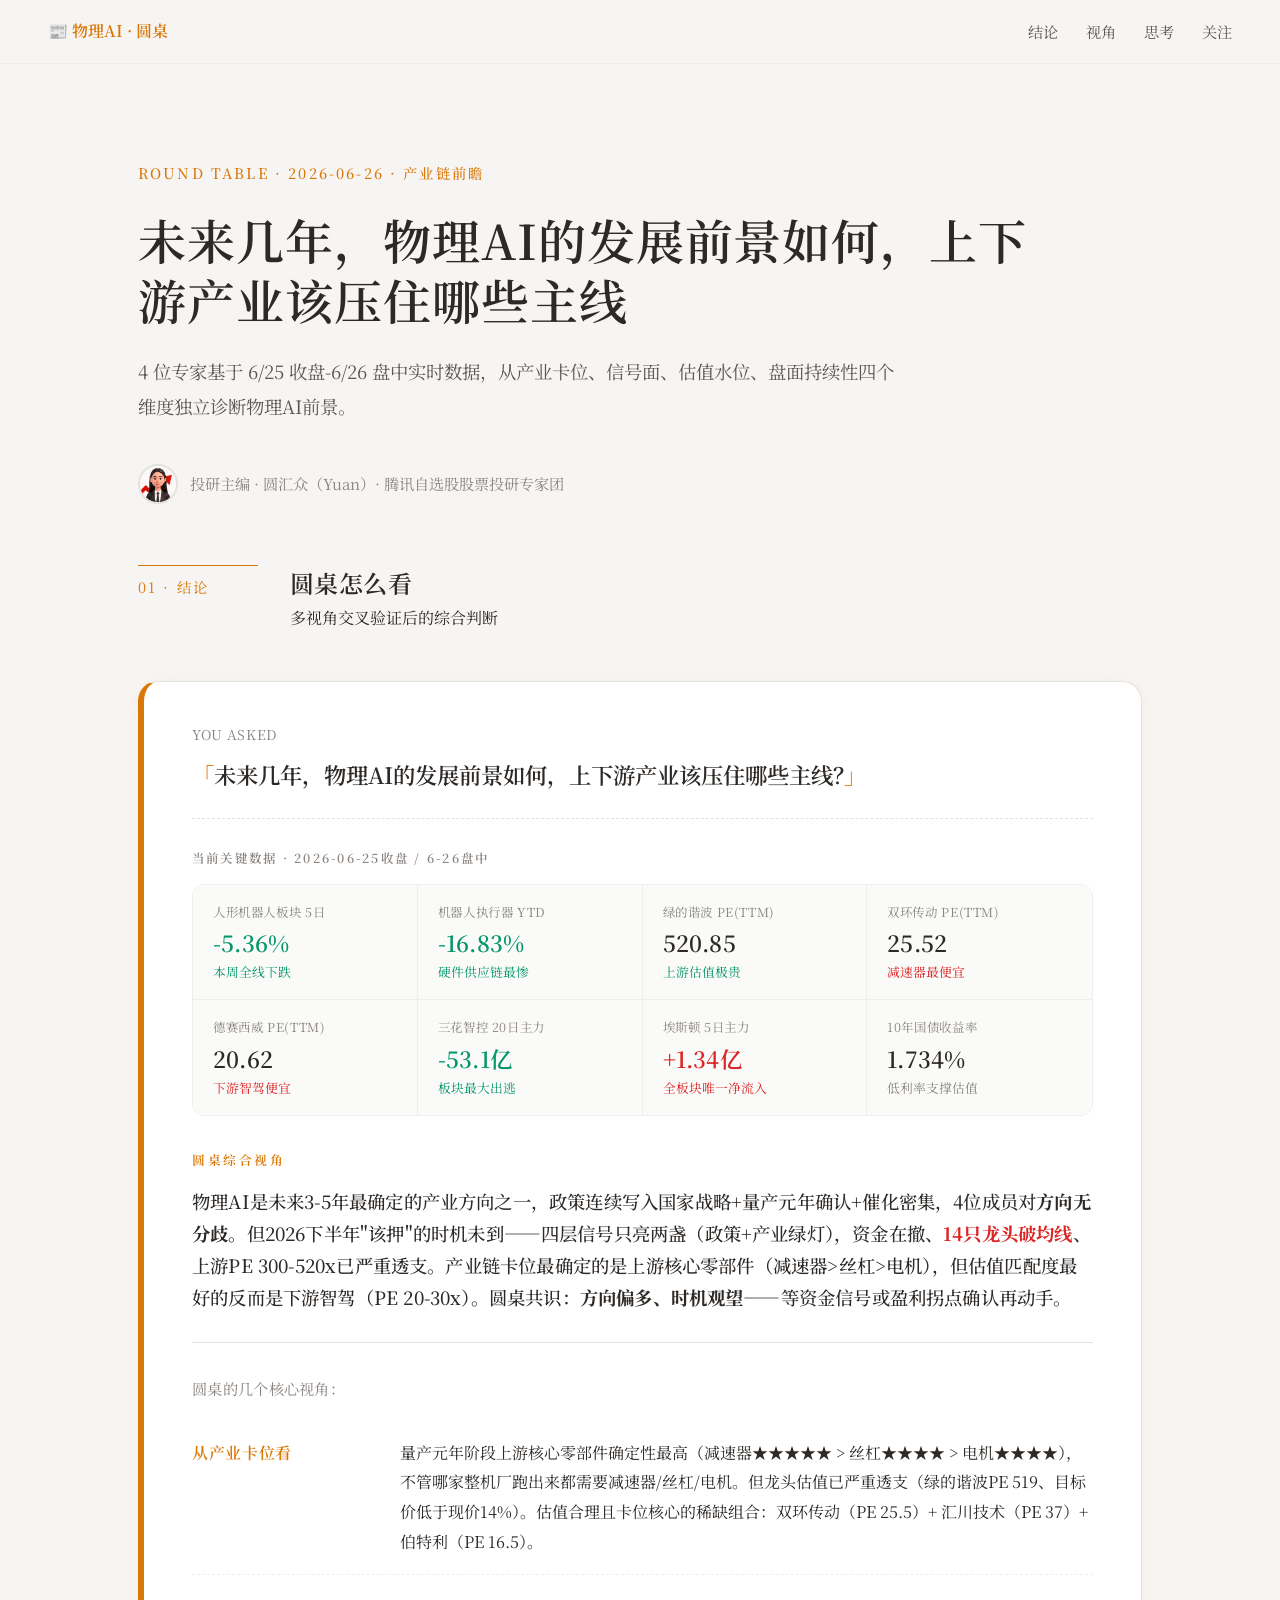
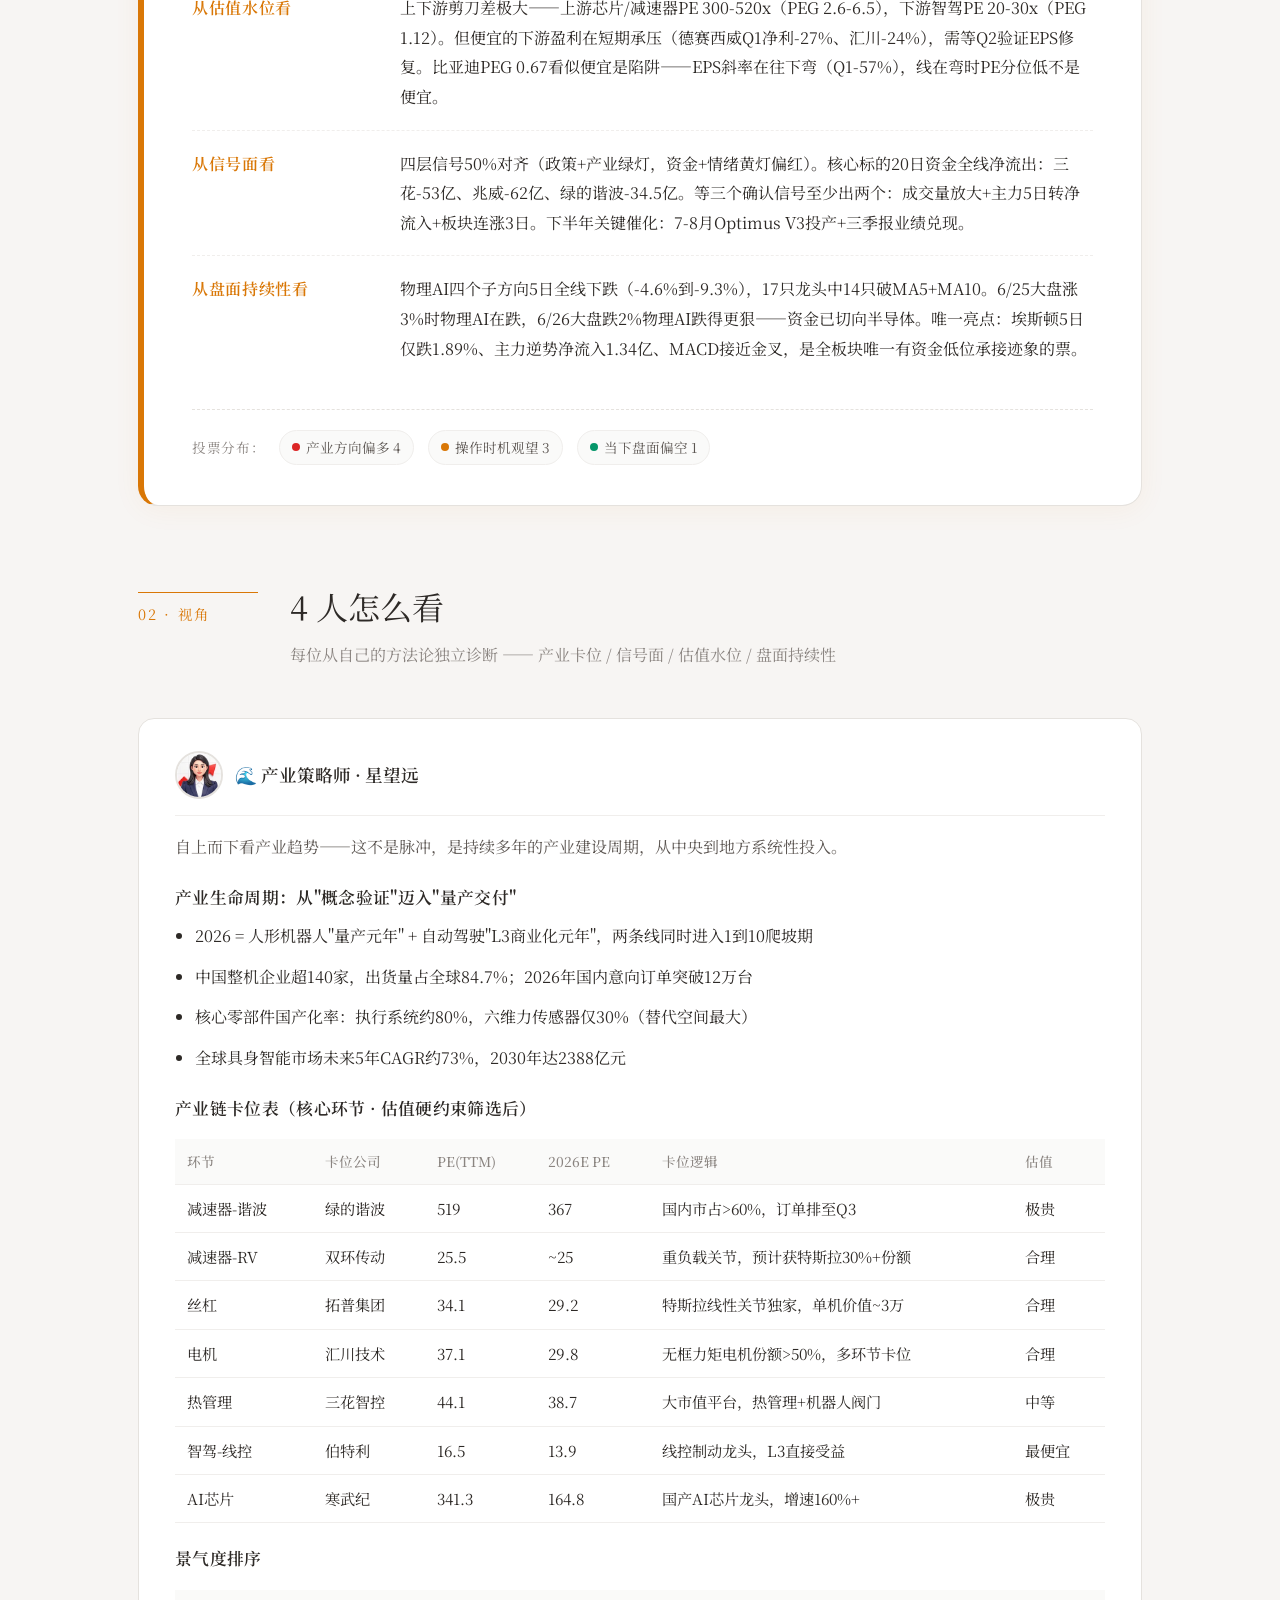
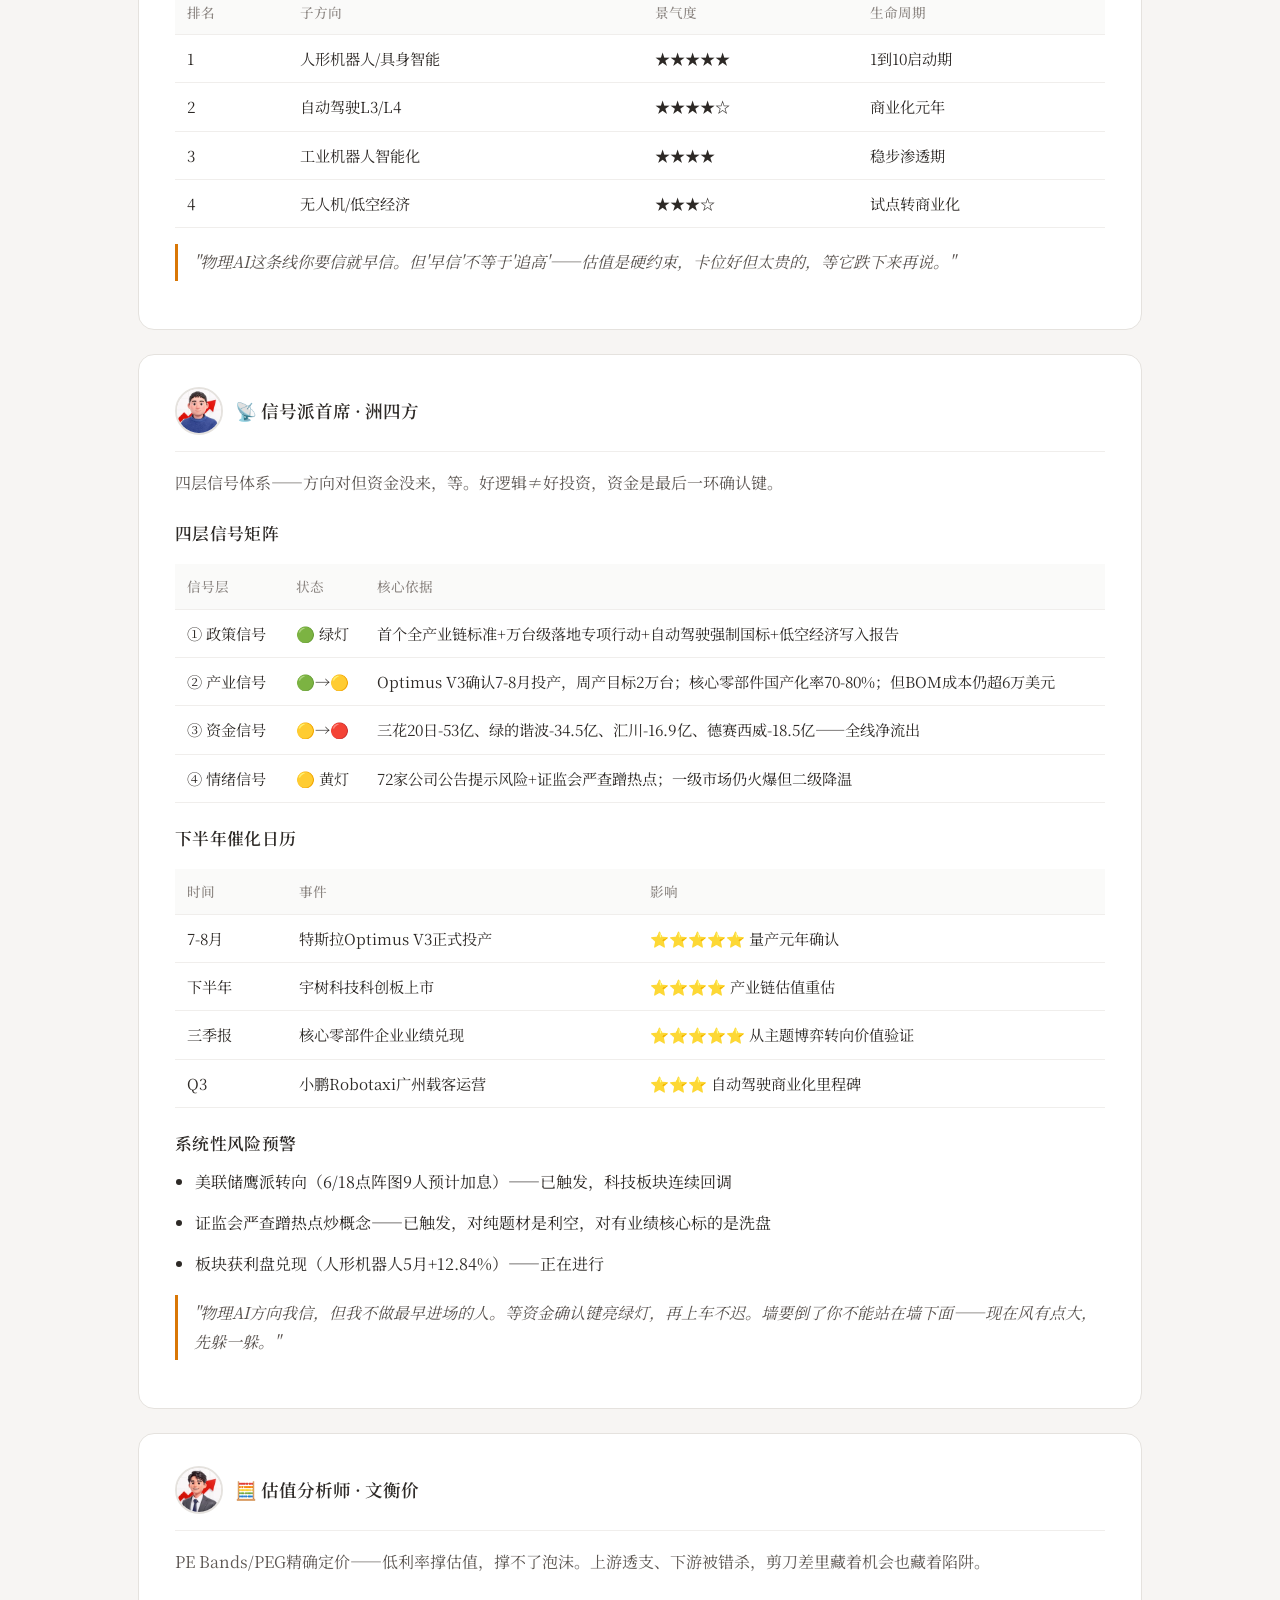
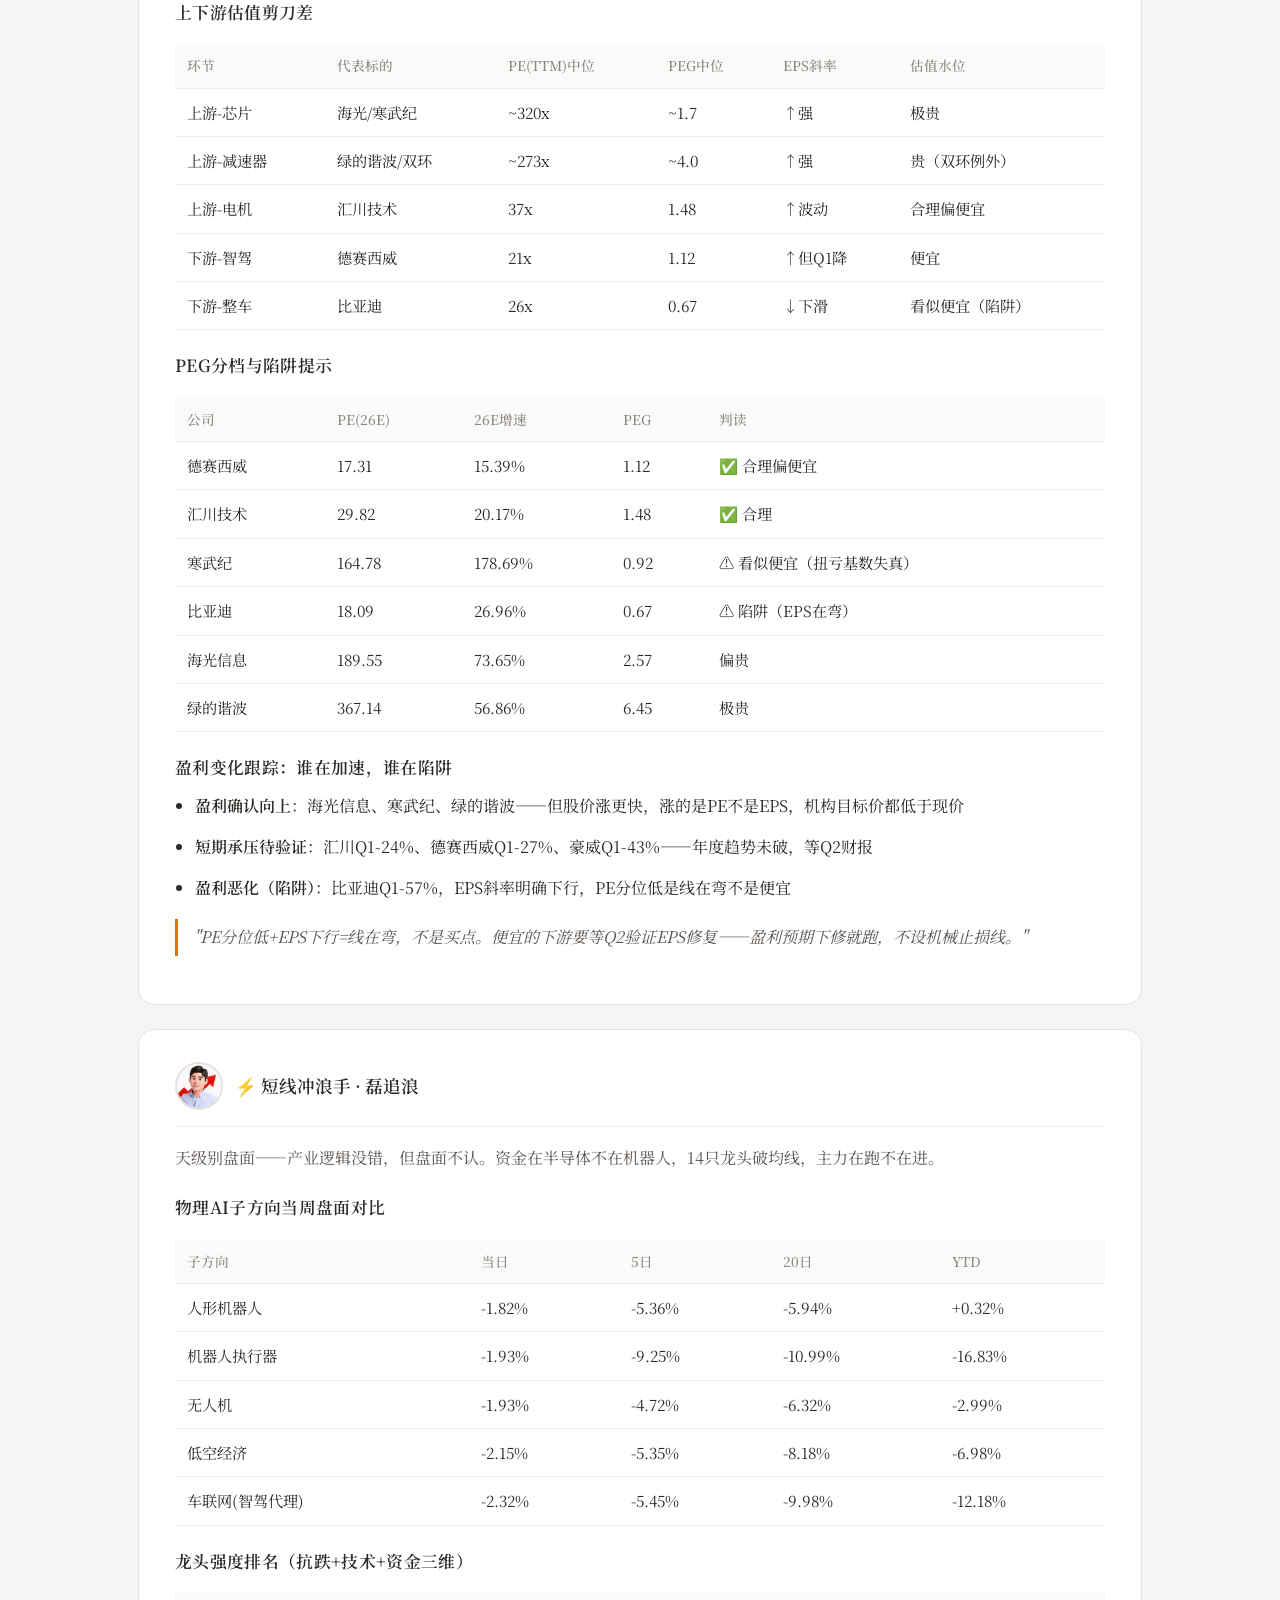
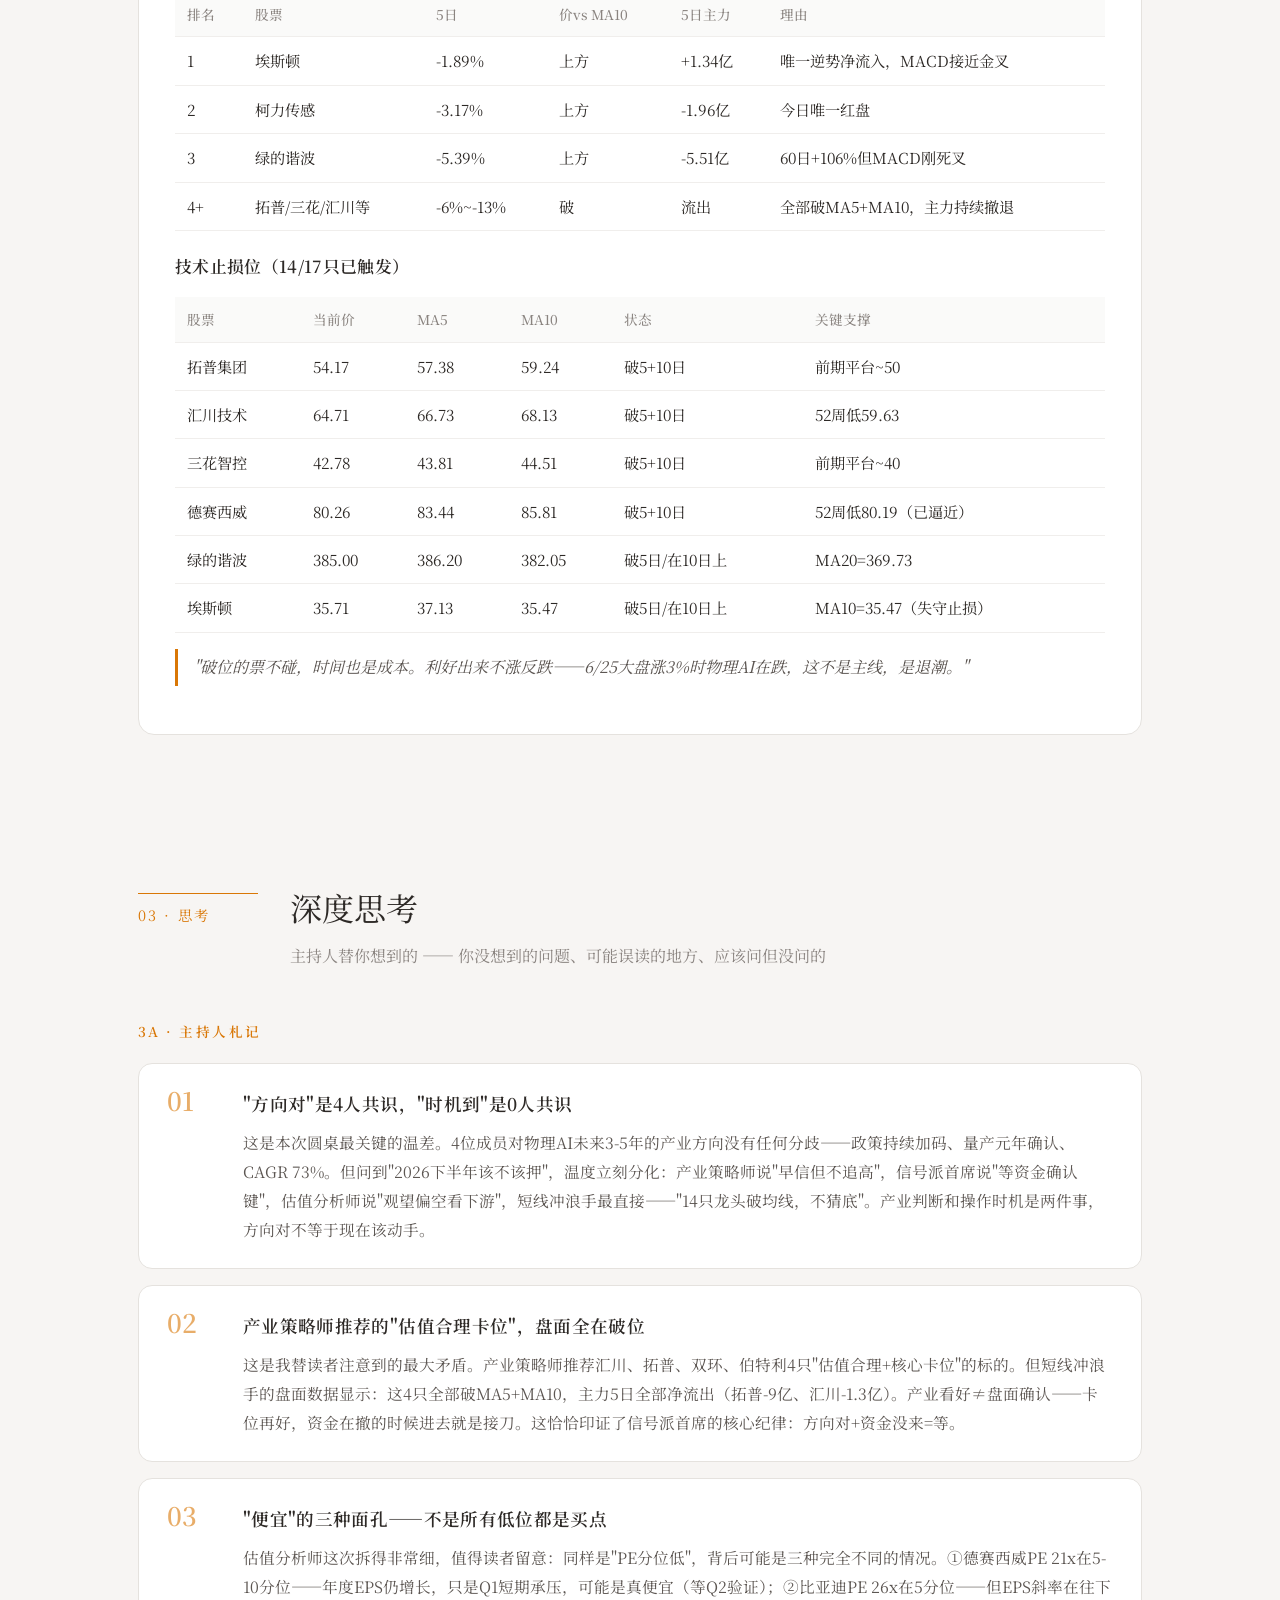
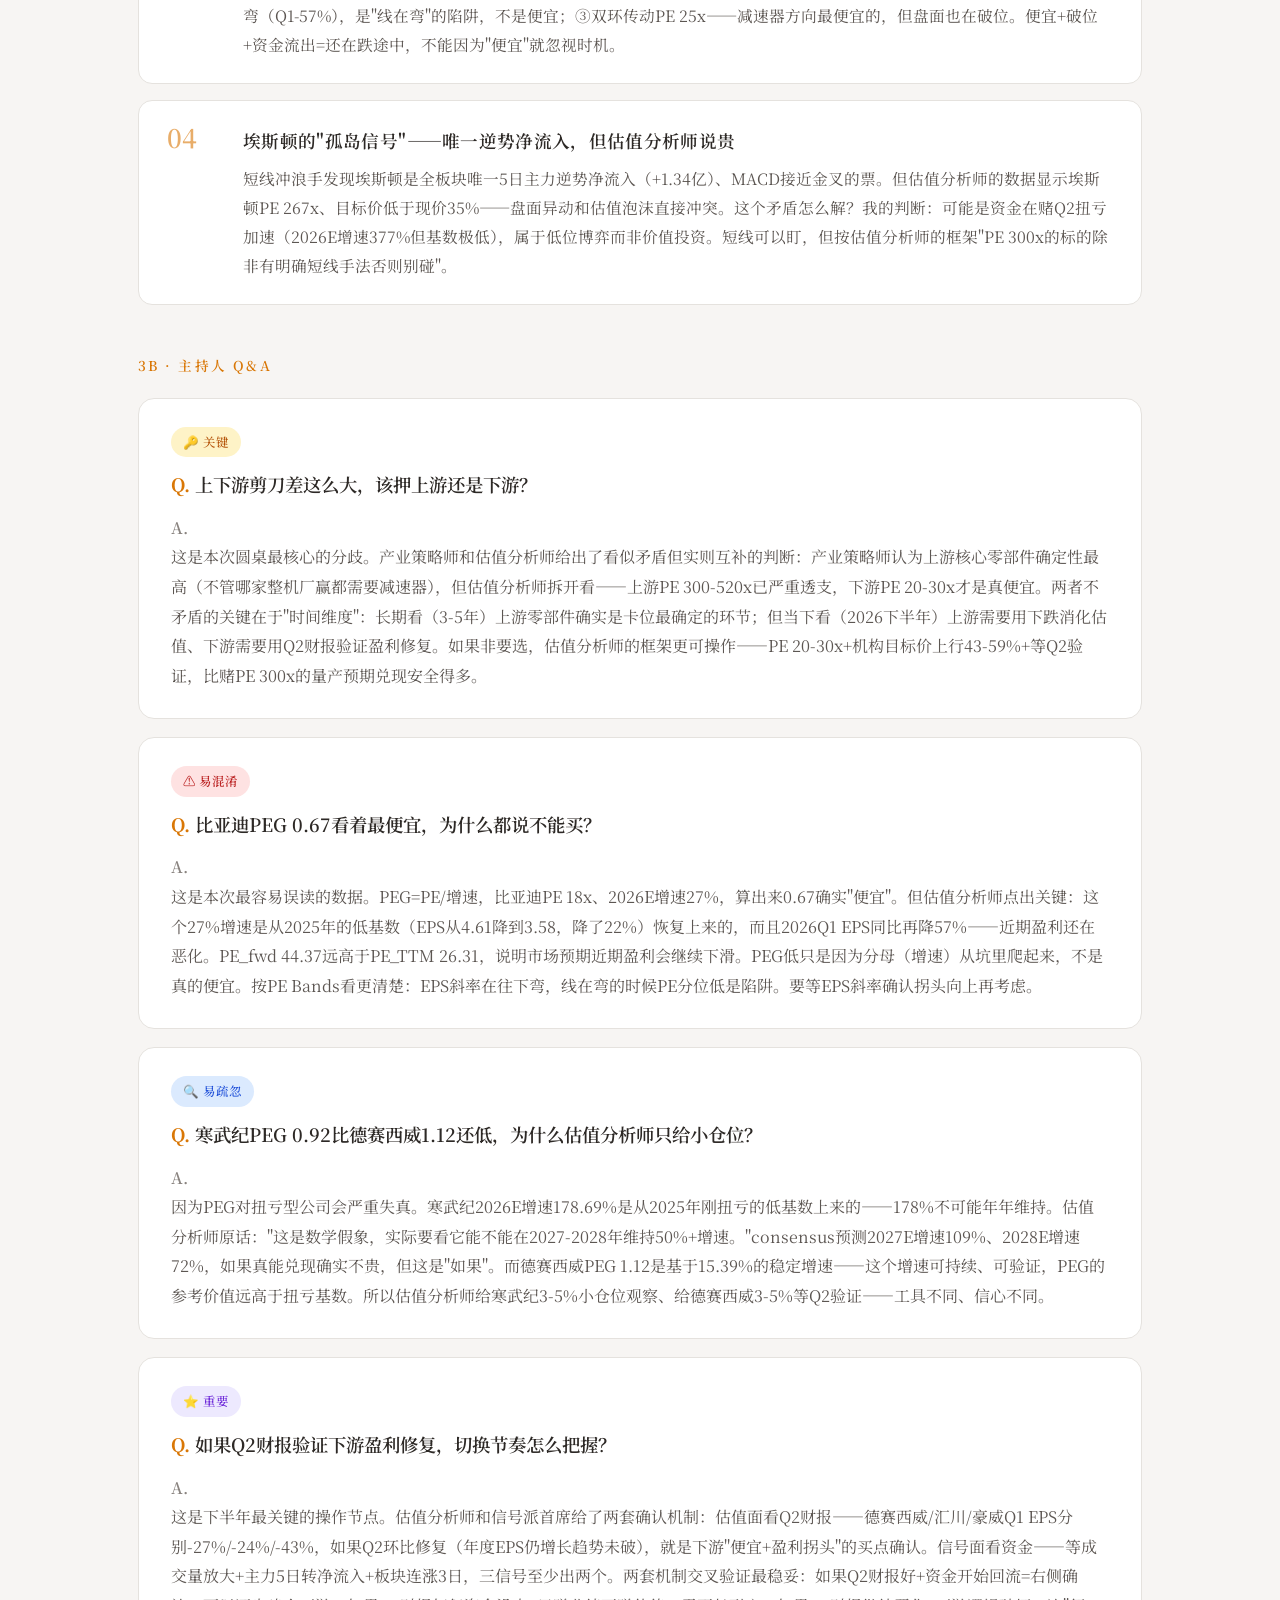
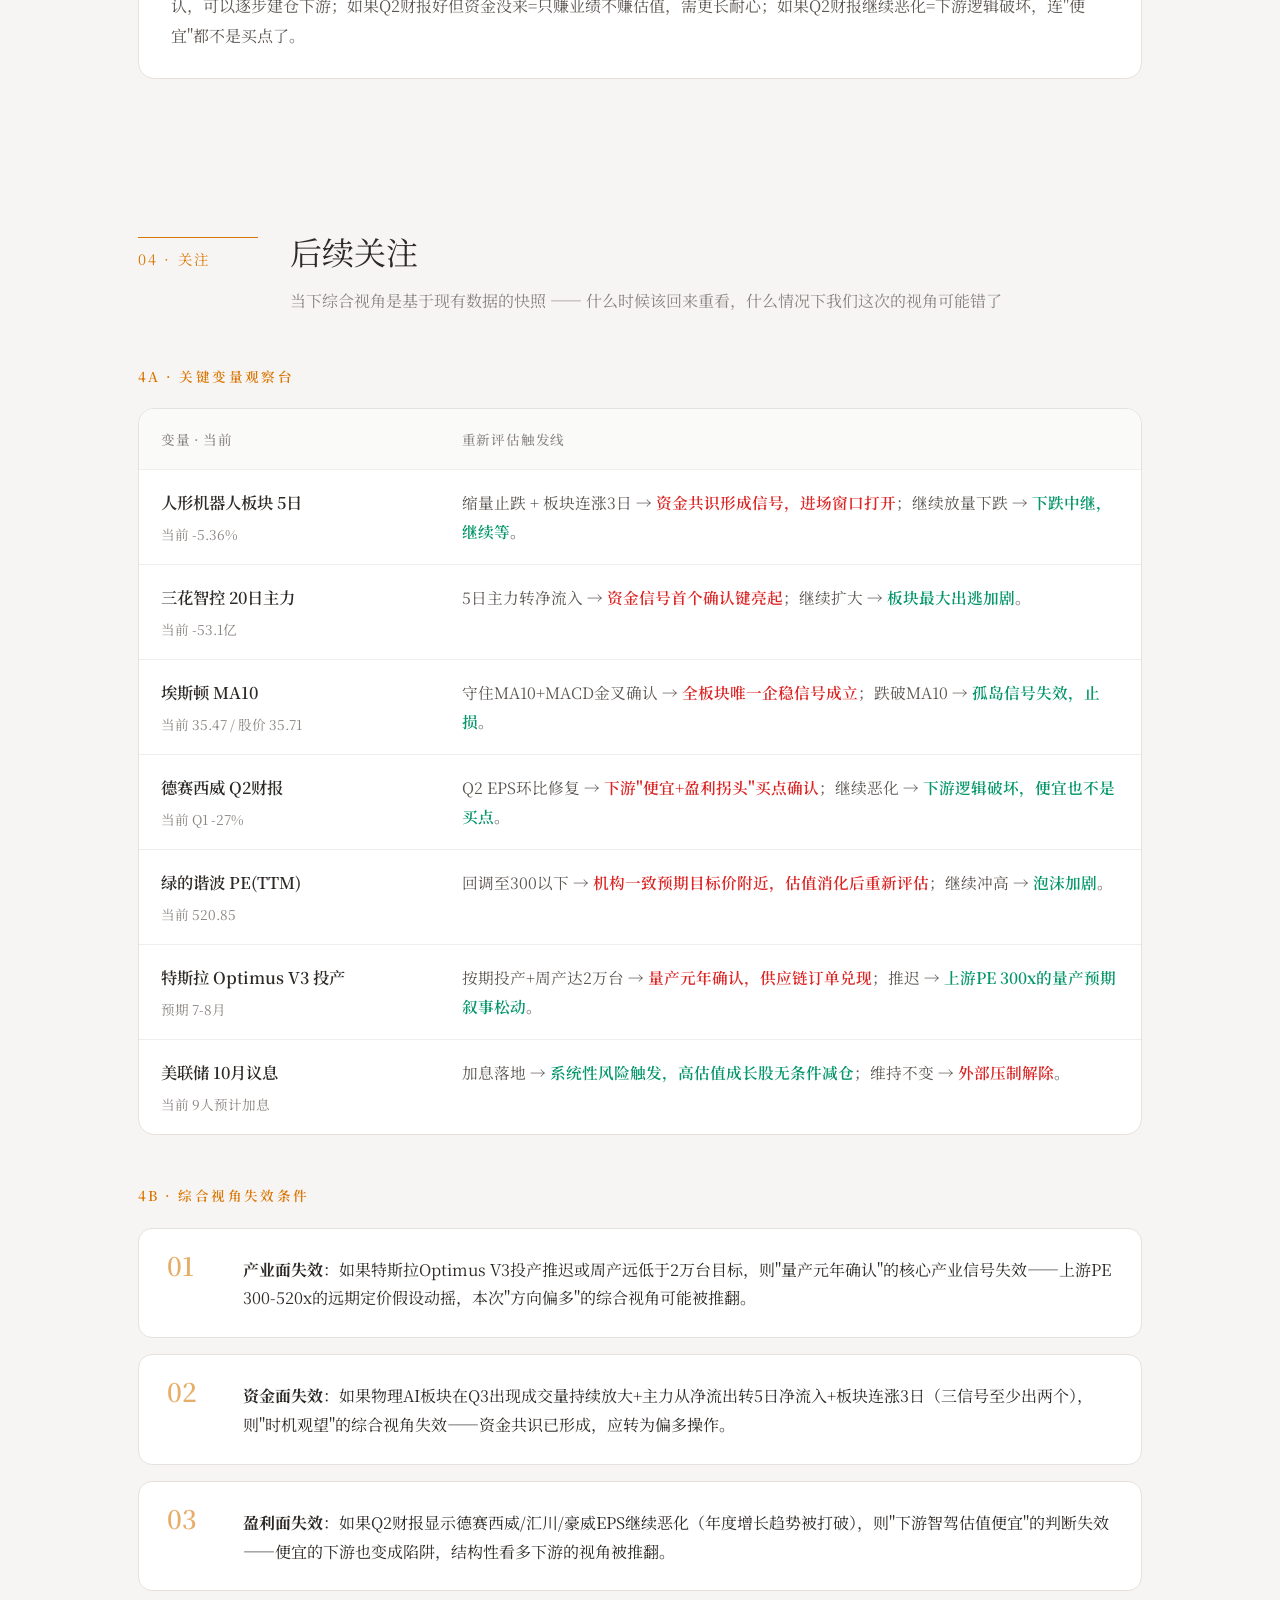
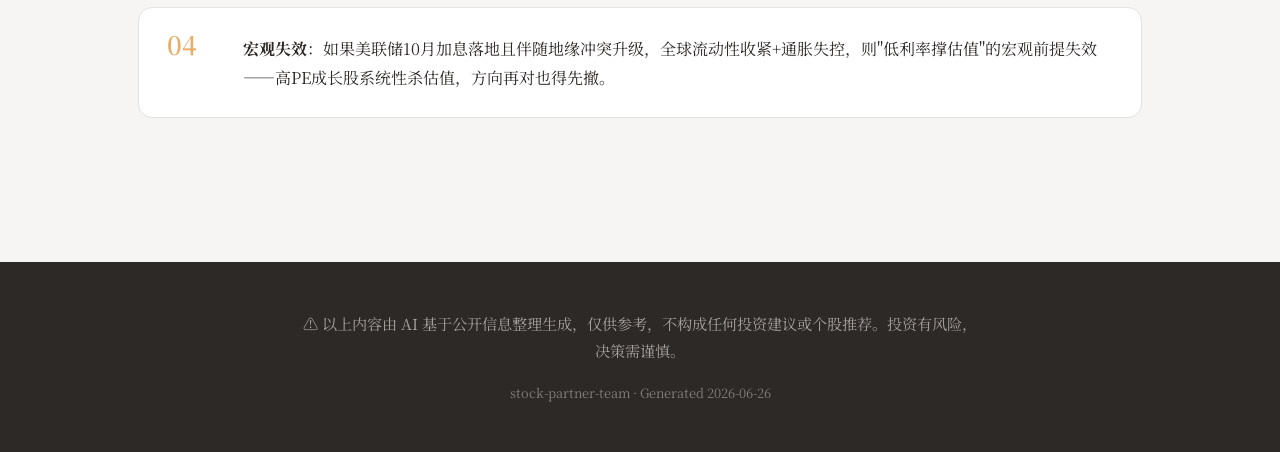
==== pages/2026-06-26-物理AI.html @ c3ceaa8a "init: 投资研究分析聚合主站 - 配置驱动：config.json 管理页面元数据（标题/分类/标签/日期/路径） - sync-pages.py 同步外部 HTML 到 pages/ - 浅色研" ====
<!DOCTYPE html>
<html lang="zh-CN">
<head>
<meta charset="UTF-8">
<meta name="viewport" content="width=device-width, initial-scale=1.0">
<title>物理AI产业前景 · 上下游主线</title>
<link href="https://fonts.googleapis.com/css2?family=Noto+Serif+SC:wght@400;500;600;700&display=swap" rel="stylesheet">
<style>
:root {
  --bg-primary: #F7F5F3; --bg-secondary: #FFFFFF; --bg-card: #FFFFFF;
  --bg-elevated: #FAFAF9; --bg-warm: #F5F2EE; --bg-dark: #2D2926;
  --text-primary: #2D2926; --text-secondary: #5C5652;
  --text-muted: #8A8480; --text-light: #A8A29E;
  --accent: #D97706; --accent-light: #FEF3C7; --accent-hover: #B45309;
  --border: #E5E2DE; --border-light: #F0EEEC;
  --red: #DC2626; --green: #059669; --gold: #D97706; --blue: #2563EB;
}
* { box-sizing: border-box; margin: 0; padding: 0; }
body {
  font-family: 'Noto Serif SC', 'Source Han Serif SC', 'Songti SC', Georgia, serif;
  background: var(--bg-primary); color: var(--text-primary);
  line-height: 1.8; font-size: 16px; -webkit-font-smoothing: antialiased;
}
h1, h2, h3, h4 { font-family: inherit; font-weight: 600; letter-spacing: 0.02em; }
a { color: var(--accent); text-decoration: none; }
a:hover { color: var(--accent-hover); }

.container { max-width: 1100px; margin: 0 auto; padding: 0 48px; }
.prose { max-width: 760px; margin: 0 auto; }
.prose p { font-size: 1.05rem; line-height: 1.9; margin-bottom: 20px; color: var(--text-primary); }
.section-head { max-width: 1100px; display: grid; grid-template-columns: 120px 1fr; gap: 32px; align-items: baseline; margin: 0 auto 48px; padding: 0 48px; }
.section-num { font-size: 0.9rem; color: var(--accent); letter-spacing: 0.15em; border-top: 1px solid var(--accent); padding-top: 8px; }
.section-title { font-size: 2rem; }
.section-lede { color: var(--text-muted); margin-top: 6px; font-size: 1rem; }
section { padding: 72px 0; }

/* ===== Nav ===== */
nav { position: sticky; top: 0; z-index: 100; height: 64px; display: flex; align-items: center; justify-content: space-between; padding: 0 48px; background: rgba(247,245,243,0.85); backdrop-filter: blur(12px); border-bottom: 1px solid var(--border-light); }
.nav-logo { font-weight: 600; font-size: 1rem; }
.nav-links { display: flex; gap: 28px; }
.nav-links a { color: var(--text-secondary); font-size: 0.95rem; }
.nav-links a:hover { color: var(--accent); }

/* ===== Hero ===== */
.hero { max-width: 1100px; margin: 0 auto; padding: 96px 48px 48px; }
.kicker { color: var(--accent); font-size: 0.9rem; letter-spacing: 0.15em; font-weight: 500; margin-bottom: 24px; }
.hero h1 { font-size: 3rem; line-height: 1.25; margin-bottom: 24px; max-width: 900px; }
.hero-dek { max-width: 760px; font-size: 1.15rem; color: var(--text-secondary); line-height: 1.9; margin-bottom: 40px; }
.host { display: inline-flex; align-items: center; gap: 12px; font-size: 0.95rem; color: var(--text-muted); }
.host img { width: 40px; height: 40px; border-radius: 50%; object-fit: cover; border: 2px solid var(--border); }

/* ===== Module 1 · Conclusion Card ===== */
.conclusion-wrap { max-width: 1100px; margin: 0 auto; padding: 0 48px; }
.conclusion-card {
  padding: 40px 48px;
  background: var(--bg-card); border: 1px solid var(--border);
  border-left: 6px solid var(--accent); border-radius: 20px;
  box-shadow: 0 4px 28px rgba(217, 119, 6, 0.06);
}
#conclusion { padding: 0; }
#conclusion .section-head { margin-bottom: 48px; }
.cc-question {
  font-size: 0.85rem; color: var(--text-muted); letter-spacing: 0.05em;
  margin-bottom: 8px; text-transform: uppercase;
}
.cc-question-text {
  font-size: 1.4rem; font-weight: 600; color: var(--text-primary);
  margin-bottom: 28px; padding-bottom: 24px; border-bottom: 1px dashed var(--border);
}
.cc-question-text::before { content: "「"; color: var(--accent); }
.cc-question-text::after { content: "」"; color: var(--accent); }

.cc-snapshot { margin-bottom: 32px; }
.cc-snapshot-label {
  font-size: 0.78rem; color: var(--text-muted); letter-spacing: 0.18em;
  font-weight: 600; margin-bottom: 14px; text-transform: uppercase;
}
.cc-snapshot-grid {
  display: grid; grid-template-columns: repeat(4, 1fr);
  background: var(--bg-elevated); border: 1px solid var(--border-light);
  border-radius: 12px; overflow: hidden;
}
.cc-snap-cell {
  padding: 16px 20px;
  border-right: 1px solid var(--border-light);
  border-bottom: 1px solid var(--border-light);
  background: var(--bg-elevated);
}
.cc-snap-cell:nth-child(4n) { border-right: none; }
.cc-snap-cell:nth-last-child(-n+4) { border-bottom: none; }
.cc-snap-cell-label {
  font-size: 0.78rem; color: var(--text-muted); letter-spacing: 0.05em;
  margin-bottom: 6px;
}
.cc-snap-cell-value {
  font-size: 1.4rem; font-weight: 600; color: var(--text-primary);
  font-variant-numeric: tabular-nums; line-height: 1.2;
  letter-spacing: 0.01em;
}
.cc-snap-cell-sub {
  font-size: 0.8rem; color: var(--text-muted); margin-top: 4px;
  font-variant-numeric: tabular-nums;
}
.cc-snap-up { color: var(--red); }
.cc-snap-down { color: var(--green); }

.cc-headline-label {
  font-size: 0.8rem; color: var(--accent); letter-spacing: 0.2em;
  font-weight: 600; margin-bottom: 14px; text-transform: uppercase;
}
.cc-headline {
  font-size: 1.15rem; font-weight: 500; color: var(--text-primary);
  letter-spacing: 0.01em; line-height: 1.75;
  margin-bottom: 32px; padding-bottom: 28px;
  border-bottom: 1px solid var(--border);
}
.cc-headline strong { font-weight: 700; color: var(--text-primary); }
.cc-headline em { font-style: normal; font-weight: 700; color: var(--red); }

.cc-actions-intro {
  font-size: 0.95rem; color: var(--text-muted); letter-spacing: 0.02em;
  margin-bottom: 18px;
}
.cc-actions {
  display: flex; flex-direction: column;
  margin-bottom: 28px;
}
.cc-action-row {
  display: grid; grid-template-columns: 180px 1fr;
  gap: 28px; padding: 18px 0; align-items: baseline;
  border-bottom: 1px dashed var(--border-light);
}
.cc-action-row:last-child { border-bottom: none; }
.cc-action-label {
  font-weight: 600; color: var(--accent); font-size: 1rem;
  letter-spacing: 0.04em;
}
.cc-action-detail {
  color: var(--text-primary); font-size: 1rem; line-height: 1.85;
}
.cc-action-detail strong { color: var(--text-primary); font-weight: 600; }

.cc-vote {
  display: flex; gap: 14px; flex-wrap: wrap; align-items: center;
  padding-top: 20px; border-top: 1px dashed var(--border);
}
.cc-vote-label { font-size: 0.85rem; color: var(--text-muted); letter-spacing: 0.05em; }
.cc-vote-tag {
  display: inline-flex; align-items: center; gap: 6px;
  font-size: 0.85rem; color: var(--text-secondary);
  padding: 4px 12px; background: var(--bg-elevated); border-radius: 999px;
  border: 1px solid var(--border-light);
}
.cc-vote-tag .dot { width: 8px; height: 8px; border-radius: 50%; }

/* ===== Module 2 · Voice Card ===== */
.voice-stack { max-width: 1100px; margin: 0 auto; padding: 0 48px; display: flex; flex-direction: column; gap: 24px; }
.voice-card { background: var(--bg-card); border: 1px solid var(--border); border-radius: 16px; padding: 32px 36px; min-width: 0; }
.voice-head { display: flex; align-items: center; gap: 12px; padding-bottom: 16px; margin-bottom: 16px; border-bottom: 1px solid var(--border-light); }
.voice-head img { width: 48px; height: 48px; border-radius: 50%; object-fit: cover; border: 2px solid var(--border); }
.voice-name { font-weight: 600; font-size: 1.1rem; flex: 1; }
.voice-card ol, .voice-card ul { padding-left: 20px; }
.voice-card li { margin-bottom: 12px; line-height: 1.8; }
.voice-card strong { color: var(--text-primary); font-weight: 600; }
.voice-card h4 { margin: 20px 0 10px; font-size: 1.05rem; color: var(--text-primary); }
.voice-card p { margin-bottom: 14px; line-height: 1.85; color: var(--text-secondary); }
.voice-card table { width: 100%; border-collapse: collapse; font-variant-numeric: tabular-nums; font-size: 0.95rem; margin: 16px 0; }
.voice-card th, .voice-card td { padding: 10px 12px; text-align: left; border-bottom: 1px solid var(--border-light); }
.voice-card th { color: var(--text-muted); font-weight: 500; background: var(--bg-elevated); font-size: 0.85rem; }
.voice-card .table-scroll { overflow-x: auto; margin: 16px 0; }
.voice-card .pull-quote { border-left: 3px solid var(--accent); padding: 4px 0 4px 16px; margin: 16px 0; color: var(--text-secondary); font-style: italic; }

/* ===== Module 3a · Notes List（主持人札记） ===== */
.notes-stack { max-width: 1100px; margin: 0 auto; padding: 0 48px; display: flex; flex-direction: column; gap: 16px; }
.note-item { background: var(--bg-card); border: 1px solid var(--border); border-radius: 14px; padding: 24px 28px; display: grid; grid-template-columns: 56px 1fr; gap: 20px; align-items: baseline; }
.note-num { font-size: 1.6rem; font-weight: 600; color: var(--accent); font-variant-numeric: tabular-nums; line-height: 1; opacity: 0.6; }
.note-body h4 { font-size: 1.1rem; margin-bottom: 8px; color: var(--text-primary); }
.note-body p { font-size: 0.98rem; line-height: 1.85; color: var(--text-secondary); margin: 0 0 12px; }
.note-body p:last-child { margin-bottom: 0; }
.note-body p strong { color: var(--text-primary); }

/* ===== Module 3b · Q&A Card（主持人 Q&A） ===== */
.qa-stack { max-width: 1100px; margin: 0 auto; padding: 0 48px; display: flex; flex-direction: column; gap: 18px; }
.qa-card { background: var(--bg-card); border: 1px solid var(--border); border-radius: 16px; padding: 28px 32px; }
.qa-tag { display: inline-flex; align-items: center; gap: 6px; font-size: 0.78rem; letter-spacing: 0.06em; padding: 4px 12px; border-radius: 999px; background: var(--bg-warm); color: var(--text-secondary); margin-bottom: 14px; font-weight: 500; }
.qa-tag.tag-key { background: #FEF3C7; color: #B45309; }
.qa-tag.tag-confuse { background: #FEE2E2; color: #B91C1C; }
.qa-tag.tag-miss { background: #DBEAFE; color: #1D4ED8; }
.qa-tag.tag-meta { background: #EDE9FE; color: #6D28D9; }
.qa-question { font-size: 1.15rem; font-weight: 600; color: var(--text-primary); margin-bottom: 14px; line-height: 1.5; }
.qa-question::before { content: "Q. "; color: var(--accent); font-weight: 700; }
.qa-answer { color: var(--text-secondary); font-size: 1rem; line-height: 1.85; }
.qa-answer::before { content: "A. "; color: var(--text-muted); font-weight: 600; margin-right: 4px; }
.qa-answer p { margin-bottom: 12px; }
.qa-answer p:last-child { margin-bottom: 0; }
.qa-answer strong { color: var(--text-primary); }

/* ===== Module 4 · Trigger Table（关键变量触发表） ===== */
.trigger-wrap { max-width: 1100px; margin: 0 auto; padding: 0 48px; }
.trigger-table { width: 100%; border-collapse: separate; border-spacing: 0; background: var(--bg-card); border: 1px solid var(--border); border-radius: 16px; overflow: hidden; font-variant-numeric: tabular-nums; }
.trigger-table th, .trigger-table td { padding: 18px 22px; text-align: left; border-bottom: 1px solid var(--border-light); vertical-align: top; }
.trigger-table tr:last-child td { border-bottom: none; }
.trigger-table th { background: var(--bg-elevated); color: var(--text-muted); font-size: 0.85rem; font-weight: 500; letter-spacing: 0.06em; text-transform: uppercase; }
.trigger-var { font-weight: 600; color: var(--text-primary); font-size: 1.02rem; min-width: 200px; }
.trigger-var .now { display: block; font-weight: 400; color: var(--text-muted); font-size: 0.85rem; margin-top: 4px; letter-spacing: 0; text-transform: none; }
.trigger-action { color: var(--text-secondary); font-size: 0.98rem; line-height: 1.85; }
.trigger-action strong { color: var(--text-primary); font-weight: 600; }
.trigger-action .up { color: var(--red); font-weight: 600; }
.trigger-action .down { color: var(--green); font-weight: 600; }

/* ===== Sub-section divider（用于 Module 3 内部 3a / 3b 分隔） ===== */
.subsection-label { max-width: 1100px; margin: 48px auto 20px; padding: 0 48px; font-size: 0.85rem; color: var(--accent); letter-spacing: 0.18em; text-transform: uppercase; font-weight: 600; }
.subsection-label:first-of-type { margin-top: 0; }

/* ===== Passage Card（兜底承接：4 模块外的非标内容） ===== */
.passage-card { background: var(--bg-card); border: 1px solid var(--border); border-radius: 16px; padding: 36px 40px; max-width: 1100px; margin: 0 auto 24px; }
.passage-card h3 { font-size: 1.3rem; margin-bottom: 16px; color: var(--text-primary); }
.passage-card h4 { font-size: 1.05rem; margin: 24px 0 10px; color: var(--text-primary); }
.passage-card p { font-size: 1rem; line-height: 1.9; margin-bottom: 16px; color: var(--text-secondary); }
.passage-card ul, .passage-card ol { padding-left: 22px; margin-bottom: 16px; }
.passage-card li { margin-bottom: 8px; line-height: 1.85; color: var(--text-secondary); }
.passage-card strong { color: var(--text-primary); font-weight: 600; }
.passage-card table { width: 100%; border-collapse: collapse; font-variant-numeric: tabular-nums; font-size: 0.95rem; margin: 16px 0 24px; }
.passage-card th, .passage-card td { padding: 12px 14px; text-align: left; border-bottom: 1px solid var(--border-light); vertical-align: top; }
.passage-card th { color: var(--text-muted); font-weight: 500; background: var(--bg-elevated); letter-spacing: 0.04em; font-size: 0.85rem; }

/* ===== Footer ===== */
footer { background: var(--bg-dark); color: var(--text-light); padding: 48px; text-align: center; margin-top: 72px; }
footer p { max-width: 680px; margin: 0 auto; font-size: 0.95rem; }
.footer-sub { margin-top: 16px; font-size: 0.8rem; color: var(--text-light); opacity: 0.7; }

/* ===== Responsive ===== */
@media (max-width: 900px) {
  .container, .voice-stack, .qa-stack, .trigger-wrap, .notes-stack, .subsection-label, .conclusion-wrap { padding-left: 24px; padding-right: 24px; }
  .hero { padding-left: 24px; padding-right: 24px; }
  .conclusion-card { padding: 28px 24px; }
  .cc-headline { font-size: 1.05rem; line-height: 1.7; }
  .cc-action-row { grid-template-columns: 1fr; gap: 6px; }
  .cc-snapshot-grid { grid-template-columns: repeat(2, 1fr); }
  .cc-snap-cell:nth-child(4n) { border-right: 1px solid var(--border-light); }
  .cc-snap-cell:nth-child(2n) { border-right: none; }
  .cc-snap-cell:nth-last-child(-n+4) { border-bottom: 1px solid var(--border-light); }
  .cc-snap-cell:nth-last-child(-n+2) { border-bottom: none; }
  .hero h1 { font-size: 2.2rem; }
  nav { padding: 0 24px; }
  .nav-links { display: none; }
  .voice-card, .passage-card { padding: 24px; }
  .qa-card { padding: 22px; }
  .trigger-table th, .trigger-table td { padding: 14px 14px; }
  .note-item { padding: 20px; grid-template-columns: 1fr; gap: 8px; }
  .section-head { padding: 0 24px; }
}
</style>
</head>
<body>

<nav>
  <a class="nav-logo">📰 物理AI · 圆桌</a>
  <div class="nav-links">
    <a href="#conclusion">结论</a>
    <a href="#voices">视角</a>
    <a href="#thinking">思考</a>
    <a href="#watch">关注</a>
  </div>
</nav>

<section class="hero">
  <div class="kicker">ROUND TABLE · 2026-06-26 · 产业链前瞻</div>
  <h1>未来几年，物理AI的发展前景如何，上下游产业该压住哪些主线</h1>
  <div class="hero-dek">4 位专家基于 6/25 收盘-6/26 盘中实时数据，从产业卡位、信号面、估值水位、盘面持续性四个维度独立诊断物理AI前景。</div>
  <div class="host">
    <img src="[data-uri]" alt="投研主编">
    <span>投研主编 · 圆汇众（Yuan）· 腾讯自选股股票投研专家团</span>
  </div>
</section>

<!-- ==================== 模块 1 · 结论卡 ==================== -->
<section id="conclusion">
  <div class="section-head">
    <div class="section-num">01 · 结论</div>
    <div><h2>圆桌怎么看</h2><p class="section-dek">多视角交叉验证后的综合判断</p></div>
  </div>
  <div class="conclusion-wrap">
    <div class="conclusion-card">

      <div class="cc-question">YOU ASKED</div>
      <div class="cc-question-text">未来几年，物理AI的发展前景如何，上下游产业该压住哪些主线？</div>

      <div class="cc-snapshot">
        <div class="cc-snapshot-label">当前关键数据 · 2026-06-25收盘 / 6-26盘中</div>
        <div class="cc-snapshot-grid">
          <div class="cc-snap-cell">
            <div class="cc-snap-cell-label">人形机器人板块 5日</div>
            <div class="cc-snap-cell-value cc-snap-down">-5.36%</div>
            <div class="cc-snap-cell-sub cc-snap-down">本周全线下跌</div>
          </div>
          <div class="cc-snap-cell">
            <div class="cc-snap-cell-label">机器人执行器 YTD</div>
            <div class="cc-snap-cell-value cc-snap-down">-16.83%</div>
            <div class="cc-snap-cell-sub cc-snap-down">硬件供应链最惨</div>
          </div>
          <div class="cc-snap-cell">
            <div class="cc-snap-cell-label">绿的谐波 PE(TTM)</div>
            <div class="cc-snap-cell-value">520.85</div>
            <div class="cc-snap-cell-sub cc-snap-down">上游估值极贵</div>
          </div>
          <div class="cc-snap-cell">
            <div class="cc-snap-cell-label">双环传动 PE(TTM)</div>
            <div class="cc-snap-cell-value">25.52</div>
            <div class="cc-snap-cell-sub cc-snap-up">减速器最便宜</div>
          </div>
          <div class="cc-snap-cell">
            <div class="cc-snap-cell-label">德赛西威 PE(TTM)</div>
            <div class="cc-snap-cell-value">20.62</div>
            <div class="cc-snap-cell-sub cc-snap-up">下游智驾便宜</div>
          </div>
          <div class="cc-snap-cell">
            <div class="cc-snap-cell-label">三花智控 20日主力</div>
            <div class="cc-snap-cell-value cc-snap-down">-53.1亿</div>
            <div class="cc-snap-cell-sub cc-snap-down">板块最大出逃</div>
          </div>
          <div class="cc-snap-cell">
            <div class="cc-snap-cell-label">埃斯顿 5日主力</div>
            <div class="cc-snap-cell-value cc-snap-up">+1.34亿</div>
            <div class="cc-snap-cell-sub cc-snap-up">全板块唯一净流入</div>
          </div>
          <div class="cc-snap-cell">
            <div class="cc-snap-cell-label">10年国债收益率</div>
            <div class="cc-snap-cell-value">1.734%</div>
            <div class="cc-snap-cell-sub">低利率支撑估值</div>
          </div>
        </div>
      </div>

      <div class="cc-headline-label">圆桌综合视角</div>
      <div class="cc-headline">
        物理AI是未来3-5年最确定的产业方向之一，政策连续写入国家战略+量产元年确认+催化密集，4位成员对<strong>方向无分歧</strong>。但2026下半年"该押"的时机未到——四层信号只亮两盏（政策+产业绿灯），资金在撤、<em>14只龙头破均线</em>、上游PE 300-520x已严重透支。产业链卡位最确定的是上游核心零部件（减速器&gt;丝杠&gt;电机），但估值匹配度最好的反而是下游智驾（PE 20-30x）。圆桌共识：<strong>方向偏多、时机观望</strong>——等资金信号或盈利拐点确认再动手。
      </div>

      <div class="cc-actions-intro">圆桌的几个核心视角：</div>
      <div class="cc-actions">
        <div class="cc-action-row">
          <div class="cc-action-label">从产业卡位看</div>
          <div class="cc-action-detail">量产元年阶段上游核心零部件确定性最高（减速器★★★★★ &gt; 丝杠★★★★ &gt; 电机★★★★），不管哪家整机厂跑出来都需要减速器/丝杠/电机。但龙头估值已严重透支（绿的谐波PE 519、目标价低于现价14%）。估值合理且卡位核心的稀缺组合：双环传动（PE 25.5）+ 汇川技术（PE 37）+ 伯特利（PE 16.5）。</div>
        </div>
        <div class="cc-action-row">
          <div class="cc-action-label">从估值水位看</div>
          <div class="cc-action-detail">上下游剪刀差极大——上游芯片/减速器PE 300-520x（PEG 2.6-6.5），下游智驾PE 20-30x（PEG 1.12）。但便宜的下游盈利在短期承压（德赛西威Q1净利-27%、汇川-24%），需等Q2验证EPS修复。比亚迪PEG 0.67看似便宜是陷阱——EPS斜率在往下弯（Q1-57%），线在弯时PE分位低不是便宜。</div>
        </div>
        <div class="cc-action-row">
          <div class="cc-action-label">从信号面看</div>
          <div class="cc-action-detail">四层信号50%对齐（政策+产业绿灯，资金+情绪黄灯偏红）。核心标的20日资金全线净流出：三花-53亿、兆威-62亿、绿的谐波-34.5亿。等三个确认信号至少出两个：成交量放大+主力5日转净流入+板块连涨3日。下半年关键催化：7-8月Optimus V3投产+三季报业绩兑现。</div>
        </div>
        <div class="cc-action-row">
          <div class="cc-action-label">从盘面持续性看</div>
          <div class="cc-action-detail">物理AI四个子方向5日全线下跌（-4.6%到-9.3%），17只龙头中14只破MA5+MA10。6/25大盘涨3%时物理AI在跌，6/26大盘跌2%物理AI跌得更狠——资金已切向半导体。唯一亮点：埃斯顿5日仅跌1.89%、主力逆势净流入1.34亿、MACD接近金叉，是全板块唯一有资金低位承接迹象的票。</div>
        </div>
      </div>

      <div class="cc-vote">
        <span class="cc-vote-label">投票分布：</span>
        <span class="cc-vote-tag"><span class="dot" style="background:var(--red)"></span>产业方向偏多 4</span>
        <span class="cc-vote-tag"><span class="dot" style="background:var(--gold)"></span>操作时机观望 3</span>
        <span class="cc-vote-tag"><span class="dot" style="background:var(--green)"></span>当下盘面偏空 1</span>
      </div>

    </div>
  </div>
</section>

<!-- ==================== 模块 2 · 子专家观点 ==================== -->
<section id="voices">
  <div class="section-head">
    <div class="section-num">02 · 视角</div>
    <div>
      <div class="section-title">4 人怎么看</div>
      <div class="section-lede">每位从自己的方法论独立诊断 —— 产业卡位 / 信号面 / 估值水位 / 盘面持续性</div>
    </div>
  </div>

  <div class="voice-stack">

    <!-- ===== 产业策略师 ===== -->
    <article class="voice-card">
      <div class="voice-head">
        <img src="[data-uri]" alt="产业策略师">
        <div class="voice-name">🌊 产业策略师 · 星望远</div>
      </div>
      <p>自上而下看产业趋势——这不是脉冲，是持续多年的产业建设周期，从中央到地方系统性投入。</p>

      <h4>产业生命周期：从"概念验证"迈入"量产交付"</h4>
      <ul>
        <li>2026 = 人形机器人"量产元年" + 自动驾驶"L3商业化元年"，两条线同时进入1到10爬坡期</li>
        <li>中国整机企业超140家，出货量占全球84.7%；2026年国内意向订单突破12万台</li>
        <li>核心零部件国产化率：执行系统约80%，六维力传感器仅30%（替代空间最大）</li>
        <li>全球具身智能市场未来5年CAGR约73%，2030年达2388亿元</li>
      </ul>

      <h4>产业链卡位表（核心环节 · 估值硬约束筛选后）</h4>
      <table>
        <thead><tr><th>环节</th><th>卡位公司</th><th>PE(TTM)</th><th>2026E PE</th><th>卡位逻辑</th><th>估值</th></tr></thead>
        <tbody>
          <tr><td>减速器-谐波</td><td>绿的谐波</td><td>519</td><td>367</td><td>国内市占&gt;60%，订单排至Q3</td><td><span class="down">极贵</span></td></tr>
          <tr><td>减速器-RV</td><td>双环传动</td><td>25.5</td><td>~25</td><td>重负载关节，预计获特斯拉30%+份额</td><td><span class="up">合理</span></td></tr>
          <tr><td>丝杠</td><td>拓普集团</td><td>34.1</td><td>29.2</td><td>特斯拉线性关节独家，单机价值~3万</td><td><span class="up">合理</span></td></tr>
          <tr><td>电机</td><td>汇川技术</td><td>37.1</td><td>29.8</td><td>无框力矩电机份额&gt;50%，多环节卡位</td><td><span class="up">合理</span></td></tr>
          <tr><td>热管理</td><td>三花智控</td><td>44.1</td><td>38.7</td><td>大市值平台，热管理+机器人阀门</td><td>中等</td></tr>
          <tr><td>智驾-线控</td><td>伯特利</td><td>16.5</td><td>13.9</td><td>线控制动龙头，L3直接受益</td><td><span class="up">最便宜</span></td></tr>
          <tr><td>AI芯片</td><td>寒武纪</td><td>341.3</td><td>164.8</td><td>国产AI芯片龙头，增速160%+</td><td><span class="down">极贵</span></td></tr>
        </tbody>
      </table>

      <h4>景气度排序</h4>
      <table>
        <thead><tr><th>排名</th><th>子方向</th><th>景气度</th><th>生命周期</th></tr></thead>
        <tbody>
          <tr><td>1</td><td>人形机器人/具身智能</td><td>★★★★★</td><td>1到10启动期</td></tr>
          <tr><td>2</td><td>自动驾驶L3/L4</td><td>★★★★☆</td><td>商业化元年</td></tr>
          <tr><td>3</td><td>工业机器人智能化</td><td>★★★★</td><td>稳步渗透期</td></tr>
          <tr><td>4</td><td>无人机/低空经济</td><td>★★★☆</td><td>试点转商业化</td></tr>
        </tbody>
      </table>

      <div class="pull-quote">"物理AI这条线你要信就早信。但'早信'不等于'追高'——估值是硬约束，卡位好但太贵的，等它跌下来再说。"</div>
    </article>

    <!-- ===== 信号派首席 ===== -->
    <article class="voice-card">
      <div class="voice-head">
        <img src="[data-uri]" alt="信号派首席">
        <div class="voice-name">📡 信号派首席 · 洲四方</div>
      </div>
      <p>四层信号体系——方向对但资金没来，等。好逻辑≠好投资，资金是最后一环确认键。</p>

      <h4>四层信号矩阵</h4>
      <table>
        <thead><tr><th>信号层</th><th>状态</th><th>核心依据</th></tr></thead>
        <tbody>
          <tr><td>① 政策信号</td><td><span class="up">🟢 绿灯</span></td><td>首个全产业链标准+万台级落地专项行动+自动驾驶强制国标+低空经济写入报告</td></tr>
          <tr><td>② 产业信号</td><td><span class="up">🟢→🟡</span></td><td>Optimus V3确认7-8月投产，周产目标2万台；核心零部件国产化率70-80%；但BOM成本仍超6万美元</td></tr>
          <tr><td>③ 资金信号</td><td><span class="down">🟡→🔴</span></td><td>三花20日-53亿、绿的谐波-34.5亿、汇川-16.9亿、德赛西威-18.5亿——全线净流出</td></tr>
          <tr><td>④ 情绪信号</td><td>🟡 黄灯</td><td>72家公司公告提示风险+证监会严查蹭热点；一级市场仍火爆但二级降温</td></tr>
        </tbody>
      </table>

      <h4>下半年催化日历</h4>
      <table>
        <thead><tr><th>时间</th><th>事件</th><th>影响</th></tr></thead>
        <tbody>
          <tr><td>7-8月</td><td>特斯拉Optimus V3正式投产</td><td>⭐⭐⭐⭐⭐ 量产元年确认</td></tr>
          <tr><td>下半年</td><td>宇树科技科创板上市</td><td>⭐⭐⭐⭐ 产业链估值重估</td></tr>
          <tr><td>三季报</td><td>核心零部件企业业绩兑现</td><td>⭐⭐⭐⭐⭐ 从主题博弈转向价值验证</td></tr>
          <tr><td>Q3</td><td>小鹏Robotaxi广州载客运营</td><td>⭐⭐⭐ 自动驾驶商业化里程碑</td></tr>
        </tbody>
      </table>

      <h4>系统性风险预警</h4>
      <ul>
        <li>美联储鹰派转向（6/18点阵图9人预计加息）——<span class="down">已触发</span>，科技板块连续回调</li>
        <li>证监会严查蹭热点炒概念——<span class="down">已触发</span>，对纯题材是利空，对有业绩核心标的是洗盘</li>
        <li>板块获利盘兑现（人形机器人5月+12.84%）——<span class="down">正在进行</span></li>
      </ul>

      <div class="pull-quote">"物理AI方向我信，但我不做最早进场的人。等资金确认键亮绿灯，再上车不迟。墙要倒了你不能站在墙下面——现在风有点大，先躲一躲。"</div>
    </article>

    <!-- ===== 估值分析师 ===== -->
    <article class="voice-card">
      <div class="voice-head">
        <img src="[data-uri]" alt="估值分析师">
        <div class="voice-name">🧮 估值分析师 · 文衡价</div>
      </div>
      <p>PE Bands/PEG精确定价——低利率撑估值，撑不了泡沫。上游透支、下游被错杀，剪刀差里藏着机会也藏着陷阱。</p>

      <h4>上下游估值剪刀差</h4>
      <table>
        <thead><tr><th>环节</th><th>代表标的</th><th>PE(TTM)中位</th><th>PEG中位</th><th>EPS斜率</th><th>估值水位</th></tr></thead>
        <tbody>
          <tr><td>上游-芯片</td><td>海光/寒武纪</td><td>~320x</td><td>~1.7</td><td>↑强</td><td><span class="down">极贵</span></td></tr>
          <tr><td>上游-减速器</td><td>绿的谐波/双环</td><td>~273x</td><td>~4.0</td><td>↑强</td><td><span class="down">贵（双环例外）</span></td></tr>
          <tr><td>上游-电机</td><td>汇川技术</td><td>37x</td><td>1.48</td><td>↑波动</td><td><span class="up">合理偏便宜</span></td></tr>
          <tr><td>下游-智驾</td><td>德赛西威</td><td>21x</td><td>1.12</td><td>↑但Q1降</td><td><span class="up">便宜</span></td></tr>
          <tr><td>下游-整车</td><td>比亚迪</td><td>26x</td><td>0.67</td><td><span class="down">↓下滑</span></td><td>看似便宜（陷阱）</td></tr>
        </tbody>
      </table>

      <h4>PEG分档与陷阱提示</h4>
      <table>
        <thead><tr><th>公司</th><th>PE(26E)</th><th>26E增速</th><th>PEG</th><th>判读</th></tr></thead>
        <tbody>
          <tr><td>德赛西威</td><td>17.31</td><td>15.39%</td><td><span class="up">1.12</span></td><td>✅ 合理偏便宜</td></tr>
          <tr><td>汇川技术</td><td>29.82</td><td>20.17%</td><td>1.48</td><td>✅ 合理</td></tr>
          <tr><td>寒武纪</td><td>164.78</td><td>178.69%</td><td>0.92</td><td>⚠️ 看似便宜（扭亏基数失真）</td></tr>
          <tr><td>比亚迪</td><td>18.09</td><td>26.96%</td><td>0.67</td><td>⚠️ 陷阱（EPS在弯）</td></tr>
          <tr><td>海光信息</td><td>189.55</td><td>73.65%</td><td>2.57</td><td><span class="down">偏贵</span></td></tr>
          <tr><td>绿的谐波</td><td>367.14</td><td>56.86%</td><td><span class="down">6.45</span></td><td><span class="down">极贵</span></td></tr>
        </tbody>
      </table>

      <h4>盈利变化跟踪：谁在加速，谁在陷阱</h4>
      <ul>
        <li><strong>盈利确认向上</strong>：海光信息、寒武纪、绿的谐波——但股价涨更快，涨的是PE不是EPS，机构目标价都低于现价</li>
        <li><strong>短期承压待验证</strong>：汇川Q1-24%、德赛西威Q1-27%、豪威Q1-43%——年度趋势未破，等Q2财报</li>
        <li><strong>盈利恶化（陷阱）</strong>：比亚迪Q1-57%，EPS斜率明确下行，PE分位低是线在弯不是便宜</li>
      </ul>

      <div class="pull-quote">"PE分位低+EPS下行=线在弯，不是买点。便宜的下游要等Q2验证EPS修复——盈利预期下修就跑，不设机械止损线。"</div>
    </article>

    <!-- ===== 短线冲浪手 ===== -->
    <article class="voice-card">
      <div class="voice-head">
        <img src="[data-uri]" alt="短线冲浪手">
        <div class="voice-name">⚡ 短线冲浪手 · 磊追浪</div>
      </div>
      <p>天级别盘面——产业逻辑没错，但盘面不认。资金在半导体不在机器人，14只龙头破均线，主力在跑不在进。</p>

      <h4>物理AI子方向当周盘面对比</h4>
      <table>
        <thead><tr><th>子方向</th><th>当日</th><th>5日</th><th>20日</th><th>YTD</th></tr></thead>
        <tbody>
          <tr><td>人形机器人</td><td><span class="down">-1.82%</span></td><td><span class="down">-5.36%</span></td><td>-5.94%</td><td>+0.32%</td></tr>
          <tr><td>机器人执行器</td><td><span class="down">-1.93%</span></td><td><span class="down">-9.25%</span></td><td>-10.99%</td><td><span class="down">-16.83%</span></td></tr>
          <tr><td>无人机</td><td><span class="down">-1.93%</span></td><td><span class="down">-4.72%</span></td><td>-6.32%</td><td>-2.99%</td></tr>
          <tr><td>低空经济</td><td><span class="down">-2.15%</span></td><td><span class="down">-5.35%</span></td><td>-8.18%</td><td>-6.98%</td></tr>
          <tr><td>车联网(智驾代理)</td><td><span class="down">-2.32%</span></td><td><span class="down">-5.45%</span></td><td>-9.98%</td><td>-12.18%</td></tr>
        </tbody>
      </table>

      <h4>龙头强度排名（抗跌+技术+资金三维）</h4>
      <table>
        <thead><tr><th>排名</th><th>股票</th><th>5日</th><th>价vs MA10</th><th>5日主力</th><th>理由</th></tr></thead>
        <tbody>
          <tr><td>1</td><td>埃斯顿</td><td><span class="up">-1.89%</span></td><td>上方</td><td><span class="up">+1.34亿</span></td><td>唯一逆势净流入，MACD接近金叉</td></tr>
          <tr><td>2</td><td>柯力传感</td><td>-3.17%</td><td>上方</td><td>-1.96亿</td><td>今日唯一红盘</td></tr>
          <tr><td>3</td><td>绿的谐波</td><td>-5.39%</td><td>上方</td><td>-5.51亿</td><td>60日+106%但MACD刚死叉</td></tr>
          <tr><td>4+</td><td>拓普/三花/汇川等</td><td><span class="down">-6%~-13%</span></td><td><span class="down">破</span></td><td><span class="down">流出</span></td><td>全部破MA5+MA10，主力持续撤退</td></tr>
        </tbody>
      </table>

      <h4>技术止损位（14/17只已触发）</h4>
      <table>
        <thead><tr><th>股票</th><th>当前价</th><th>MA5</th><th>MA10</th><th>状态</th><th>关键支撑</th></tr></thead>
        <tbody>
          <tr><td>拓普集团</td><td>54.17</td><td>57.38</td><td>59.24</td><td><span class="down">破5+10日</span></td><td>前期平台~50</td></tr>
          <tr><td>汇川技术</td><td>64.71</td><td>66.73</td><td>68.13</td><td><span class="down">破5+10日</span></td><td>52周低59.63</td></tr>
          <tr><td>三花智控</td><td>42.78</td><td>43.81</td><td>44.51</td><td><span class="down">破5+10日</span></td><td>前期平台~40</td></tr>
          <tr><td>德赛西威</td><td>80.26</td><td>83.44</td><td>85.81</td><td><span class="down">破5+10日</span></td><td>52周低80.19（已逼近）</td></tr>
          <tr><td>绿的谐波</td><td>385.00</td><td>386.20</td><td>382.05</td><td>破5日/在10日上</td><td>MA20=369.73</td></tr>
          <tr><td>埃斯顿</td><td>35.71</td><td>37.13</td><td>35.47</td><td>破5日/在10日上</td><td>MA10=35.47（失守止损）</td></tr>
        </tbody>
      </table>

      <div class="pull-quote">"破位的票不碰，时间也是成本。利好出来不涨反跌——6/25大盘涨3%时物理AI在跌，这不是主线，是退潮。"</div>
    </article>

  </div>
</section>

<!-- ==================== 模块 3 · 深度思考 ==================== -->
<section id="thinking">
  <div class="section-head">
    <div class="section-num">03 · 思考</div>
    <div>
      <div class="section-title">深度思考</div>
      <div class="section-lede">主持人替你想到的 —— 你没想到的问题、可能误读的地方、应该问但没问的</div>
    </div>
  </div>

  <div class="subsection-label">3a · 主持人札记</div>
  <div class="notes-stack">
    <article class="note-item">
      <div class="note-num">01</div>
      <div class="note-body">
        <h4>"方向对"是4人共识，"时机到"是0人共识</h4>
        <p>这是本次圆桌最关键的温差。4位成员对物理AI未来3-5年的产业方向没有任何分歧——政策持续加码、量产元年确认、CAGR 73%。但问到"2026下半年该不该押"，温度立刻分化：产业策略师说"早信但不追高"，信号派首席说"等资金确认键"，估值分析师说"观望偏空看下游"，短线冲浪手最直接——"14只龙头破均线，不猜底"。产业判断和操作时机是两件事，方向对不等于现在该动手。</p>
      </div>
    </article>
    <article class="note-item">
      <div class="note-num">02</div>
      <div class="note-body">
        <h4>产业策略师推荐的"估值合理卡位"，盘面全在破位</h4>
        <p>这是我替读者注意到的最大矛盾。产业策略师推荐汇川、拓普、双环、伯特利4只"估值合理+核心卡位"的标的。但短线冲浪手的盘面数据显示：这4只全部破MA5+MA10，主力5日全部净流出（拓普-9亿、汇川-1.3亿）。产业看好≠盘面确认——卡位再好，资金在撤的时候进去就是接刀。这恰恰印证了信号派首席的核心纪律：方向对+资金没来=等。</p>
      </div>
    </article>
    <article class="note-item">
      <div class="note-num">03</div>
      <div class="note-body">
        <h4>"便宜"的三种面孔——不是所有低位都是买点</h4>
        <p>估值分析师这次拆得非常细，值得读者留意：同样是"PE分位低"，背后可能是三种完全不同的情况。①德赛西威PE 21x在5-10分位——年度EPS仍增长，只是Q1短期承压，可能是真便宜（等Q2验证）；②比亚迪PE 26x在5分位——但EPS斜率在往下弯（Q1-57%），是"线在弯"的陷阱，不是便宜；③双环传动PE 25x——减速器方向最便宜的，但盘面也在破位。便宜+破位+资金流出=还在跌途中，不能因为"便宜"就忽视时机。</p>
      </div>
    </article>
    <article class="note-item">
      <div class="note-num">04</div>
      <div class="note-body">
        <h4>埃斯顿的"孤岛信号"——唯一逆势净流入，但估值分析师说贵</h4>
        <p>短线冲浪手发现埃斯顿是全板块唯一5日主力逆势净流入（+1.34亿）、MACD接近金叉的票。但估值分析师的数据显示埃斯顿PE 267x、目标价低于现价35%——盘面异动和估值泡沫直接冲突。这个矛盾怎么解？我的判断：可能是资金在赌Q2扭亏加速（2026E增速377%但基数极低），属于低位博弈而非价值投资。短线可以盯，但按估值分析师的框架"PE 300x的标的除非有明确短线手法否则别碰"。</p>
      </div>
    </article>
  </div>

  <div class="subsection-label">3b · 主持人 Q&amp;A</div>
  <div class="qa-stack">
    <article class="qa-card">
      <span class="qa-tag tag-key">🔑 关键</span>
      <div class="qa-question">上下游剪刀差这么大，该押上游还是下游？</div>
      <div class="qa-answer">
        <p>这是本次圆桌最核心的分歧。产业策略师和估值分析师给出了看似矛盾但实则互补的判断：产业策略师认为上游核心零部件确定性最高（不管哪家整机厂赢都需要减速器），但估值分析师拆开看——上游PE 300-520x已严重透支，下游PE 20-30x才是真便宜。两者不矛盾的关键在于"时间维度"：长期看（3-5年）上游零部件确实是卡位最确定的环节；但当下看（2026下半年）上游需要用下跌消化估值、下游需要用Q2财报验证盈利修复。如果非要选，估值分析师的框架更可操作——PE 20-30x+机构目标价上行43-59%+等Q2验证，比赌PE 300x的量产预期兑现安全得多。</p>
      </div>
    </article>
    <article class="qa-card">
      <span class="qa-tag tag-confuse">⚠️ 易混淆</span>
      <div class="qa-question">比亚迪PEG 0.67看着最便宜，为什么都说不能买？</div>
      <div class="qa-answer">
        <p>这是本次最容易误读的数据。PEG=PE/增速，比亚迪PE 18x、2026E增速27%，算出来0.67确实"便宜"。但估值分析师点出关键：这个27%增速是从2025年的低基数（EPS从4.61降到3.58，降了22%）恢复上来的，而且2026Q1 EPS同比再降57%——近期盈利还在恶化。PE_fwd 44.37远高于PE_TTM 26.31，说明市场预期近期盈利会继续下滑。PEG低只是因为分母（增速）从坑里爬起来，不是真的便宜。按PE Bands看更清楚：EPS斜率在往下弯，线在弯的时候PE分位低是陷阱。要等EPS斜率确认拐头向上再考虑。</p>
      </div>
    </article>
    <article class="qa-card">
      <span class="qa-tag tag-miss">🔍 易疏忽</span>
      <div class="qa-question">寒武纪PEG 0.92比德赛西威1.12还低，为什么估值分析师只给小仓位？</div>
      <div class="qa-answer">
        <p>因为PEG对扭亏型公司会严重失真。寒武纪2026E增速178.69%是从2025年刚扭亏的低基数上来的——178%不可能年年维持。估值分析师原话："这是数学假象，实际要看它能不能在2027-2028年维持50%+增速。"consensus预测2027E增速109%、2028E增速72%，如果真能兑现确实不贵，但这是"如果"。而德赛西威PEG 1.12是基于15.39%的稳定增速——这个增速可持续、可验证，PEG的参考价值远高于扭亏基数。所以估值分析师给寒武纪3-5%小仓位观察、给德赛西威3-5%等Q2验证——工具不同、信心不同。</p>
      </div>
    </article>
    <article class="qa-card">
      <span class="qa-tag tag-meta">⭐ 重要</span>
      <div class="qa-question">如果Q2财报验证下游盈利修复，切换节奏怎么把握？</div>
      <div class="qa-answer">
        <p>这是下半年最关键的操作节点。估值分析师和信号派首席给了两套确认机制：估值面看Q2财报——德赛西威/汇川/豪威Q1 EPS分别-27%/-24%/-43%，如果Q2环比修复（年度EPS仍增长趋势未破），就是下游"便宜+盈利拐头"的买点确认。信号面看资金——等成交量放大+主力5日转净流入+板块连涨3日，三信号至少出两个。两套机制交叉验证最稳妥：如果Q2财报好+资金开始回流=右侧确认，可以逐步建仓下游；如果Q2财报好但资金没来=只赚业绩不赚估值，需更长耐心；如果Q2财报继续恶化=下游逻辑破坏，连"便宜"都不是买点了。</p>
      </div>
    </article>
  </div>
</section>

<!-- ==================== 模块 4 · 后续关注 ==================== -->
<section id="watch">
  <div class="section-head">
    <div class="section-num">04 · 关注</div>
    <div>
      <div class="section-title">后续关注</div>
      <div class="section-lede">当下综合视角是基于现有数据的快照 —— 什么时候该回来重看，什么情况下我们这次的视角可能错了</div>
    </div>
  </div>

  <div class="subsection-label">4a · 关键变量观察台</div>
  <div class="trigger-wrap">
    <table class="trigger-table">
      <thead>
        <tr>
          <th style="width: 30%;">变量 · 当前</th>
          <th>重新评估触发线</th>
        </tr>
      </thead>
      <tbody>
        <tr>
          <td class="trigger-var">人形机器人板块 5日<span class="now">当前 -5.36%</span></td>
          <td class="trigger-action">缩量止跌 + 板块连涨3日 → <span class="up">资金共识形成信号，进场窗口打开</span>；继续放量下跌 → <span class="down">下跌中继，继续等</span>。</td>
        </tr>
        <tr>
          <td class="trigger-var">三花智控 20日主力<span class="now">当前 -53.1亿</span></td>
          <td class="trigger-action">5日主力转净流入 → <span class="up">资金信号首个确认键亮起</span>；继续扩大 → <span class="down">板块最大出逃加剧</span>。</td>
        </tr>
        <tr>
          <td class="trigger-var">埃斯顿 MA10<span class="now">当前 35.47 / 股价 35.71</span></td>
          <td class="trigger-action">守住MA10+MACD金叉确认 → <span class="up">全板块唯一企稳信号成立</span>；跌破MA10 → <span class="down">孤岛信号失效，止损</span>。</td>
        </tr>
        <tr>
          <td class="trigger-var">德赛西威 Q2财报<span class="now">当前 Q1 -27%</span></td>
          <td class="trigger-action">Q2 EPS环比修复 → <span class="up">下游"便宜+盈利拐头"买点确认</span>；继续恶化 → <span class="down">下游逻辑破坏，便宜也不是买点</span>。</td>
        </tr>
        <tr>
          <td class="trigger-var">绿的谐波 PE(TTM)<span class="now">当前 520.85</span></td>
          <td class="trigger-action">回调至300以下 → <span class="up">机构一致预期目标价附近，估值消化后重新评估</span>；继续冲高 → <span class="down">泡沫加剧</span>。</td>
        </tr>
        <tr>
          <td class="trigger-var">特斯拉 Optimus V3 投产<span class="now">预期 7-8月</span></td>
          <td class="trigger-action">按期投产+周产达2万台 → <span class="up">量产元年确认，供应链订单兑现</span>；推迟 → <span class="down">上游PE 300x的量产预期叙事松动</span>。</td>
        </tr>
        <tr>
          <td class="trigger-var">美联储 10月议息<span class="now">当前 9人预计加息</span></td>
          <td class="trigger-action">加息落地 → <span class="down">系统性风险触发，高估值成长股无条件减仓</span>；维持不变 → <span class="up">外部压制解除</span>。</td>
        </tr>
      </tbody>
    </table>
  </div>

  <div class="subsection-label">4b · 综合视角失效条件</div>
  <div class="notes-stack">
    <div class="note-item">
      <div class="note-num">01</div>
      <div class="note-body">
        <strong>产业面失效</strong>：如果特斯拉Optimus V3投产推迟或周产远低于2万台目标，则"量产元年确认"的核心产业信号失效——上游PE 300-520x的远期定价假设动摇，本次"方向偏多"的综合视角可能被推翻。
      </div>
    </div>
    <div class="note-item">
      <div class="note-num">02</div>
      <div class="note-body">
        <strong>资金面失效</strong>：如果物理AI板块在Q3出现成交量持续放大+主力从净流出转5日净流入+板块连涨3日（三信号至少出两个），则"时机观望"的综合视角失效——资金共识已形成，应转为偏多操作。
      </div>
    </div>
    <div class="note-item">
      <div class="note-num">03</div>
      <div class="note-body">
        <strong>盈利面失效</strong>：如果Q2财报显示德赛西威/汇川/豪威EPS继续恶化（年度增长趋势被打破），则"下游智驾估值便宜"的判断失效——便宜的下游也变成陷阱，结构性看多下游的视角被推翻。
      </div>
    </div>
    <div class="note-item">
      <div class="note-num">04</div>
      <div class="note-body">
        <strong>宏观失效</strong>：如果美联储10月加息落地且伴随地缘冲突升级，全球流动性收紧+通胀失控，则"低利率撑估值"的宏观前提失效——高PE成长股系统性杀估值，方向再对也得先撤。
      </div>
    </div>
  </div>
</section>


<footer>
  <p>⚠️ 以上内容由 AI 基于公开信息整理生成，仅供参考，不构成任何投资建议或个股推荐。投资有风险，决策需谨慎。</p>
  <p class="footer-sub">stock-partner-team · Generated 2026-06-26</p>
</footer>

</body>
</html>
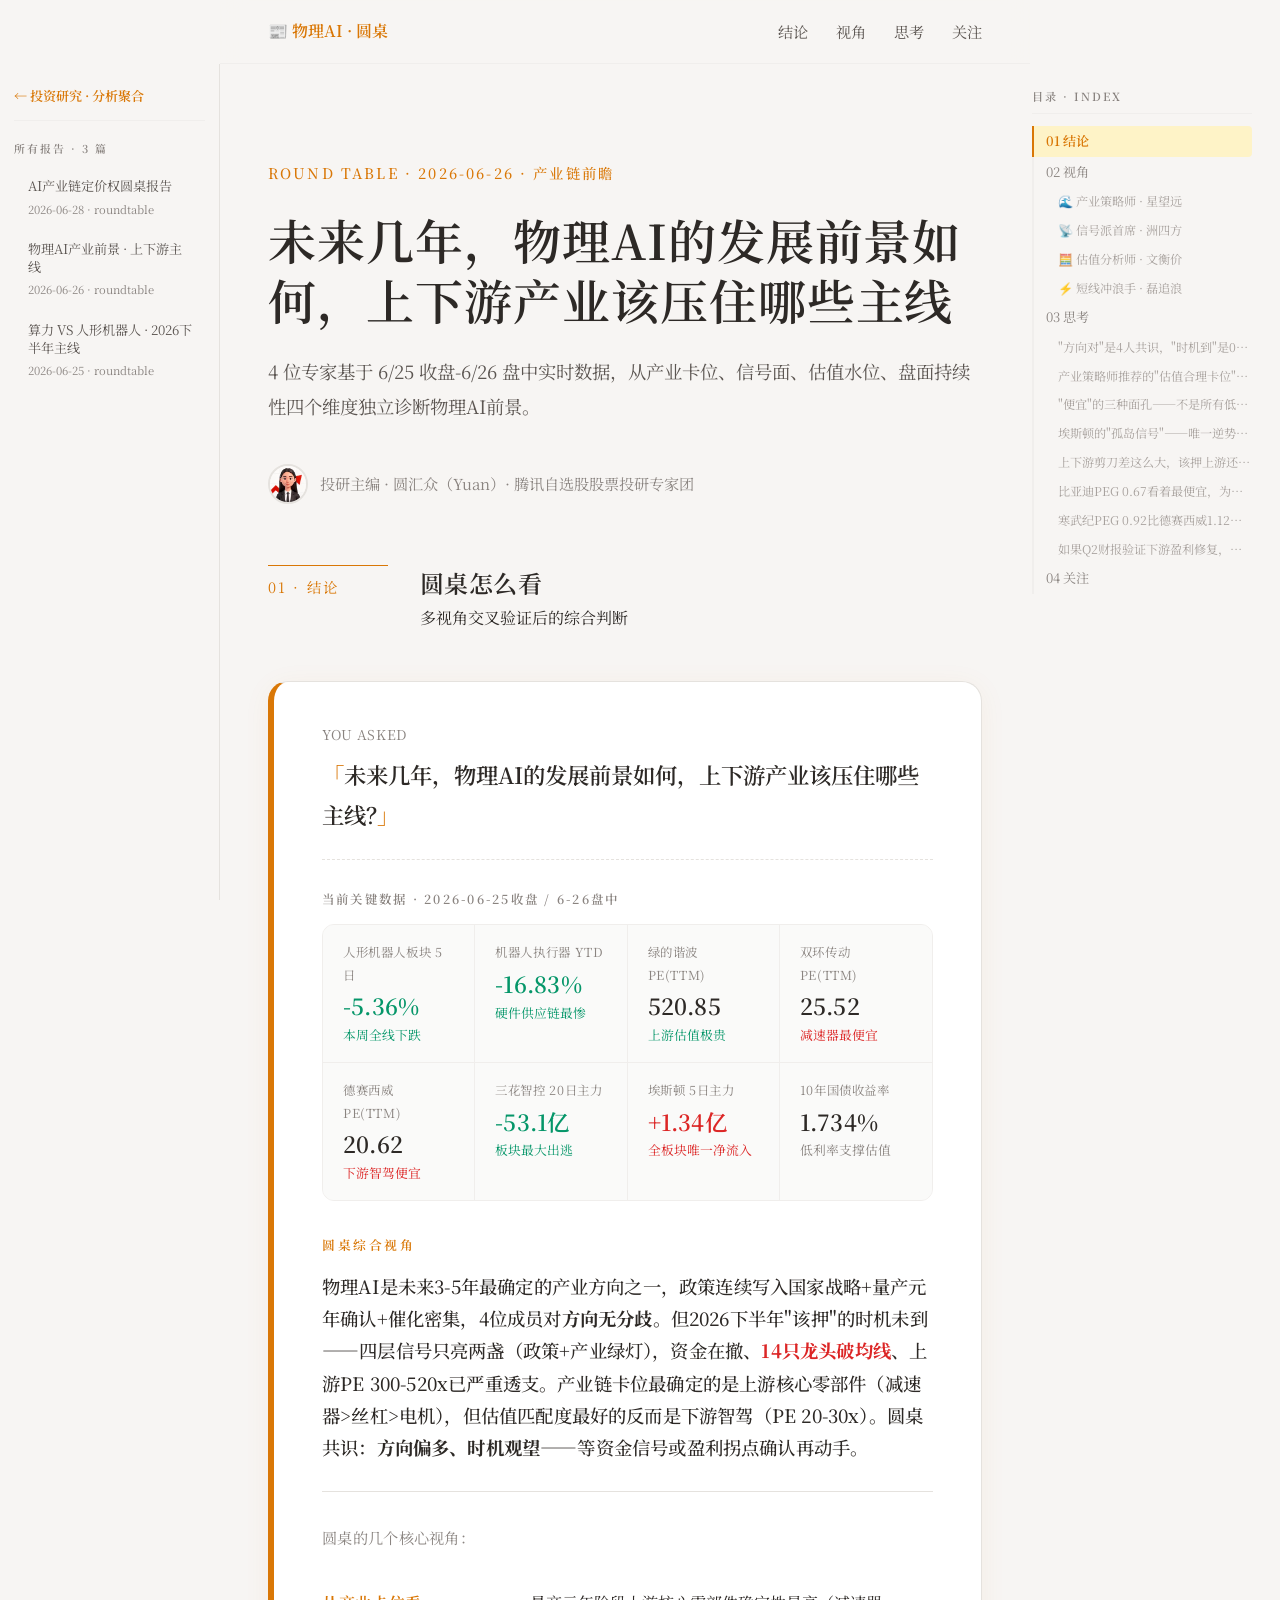
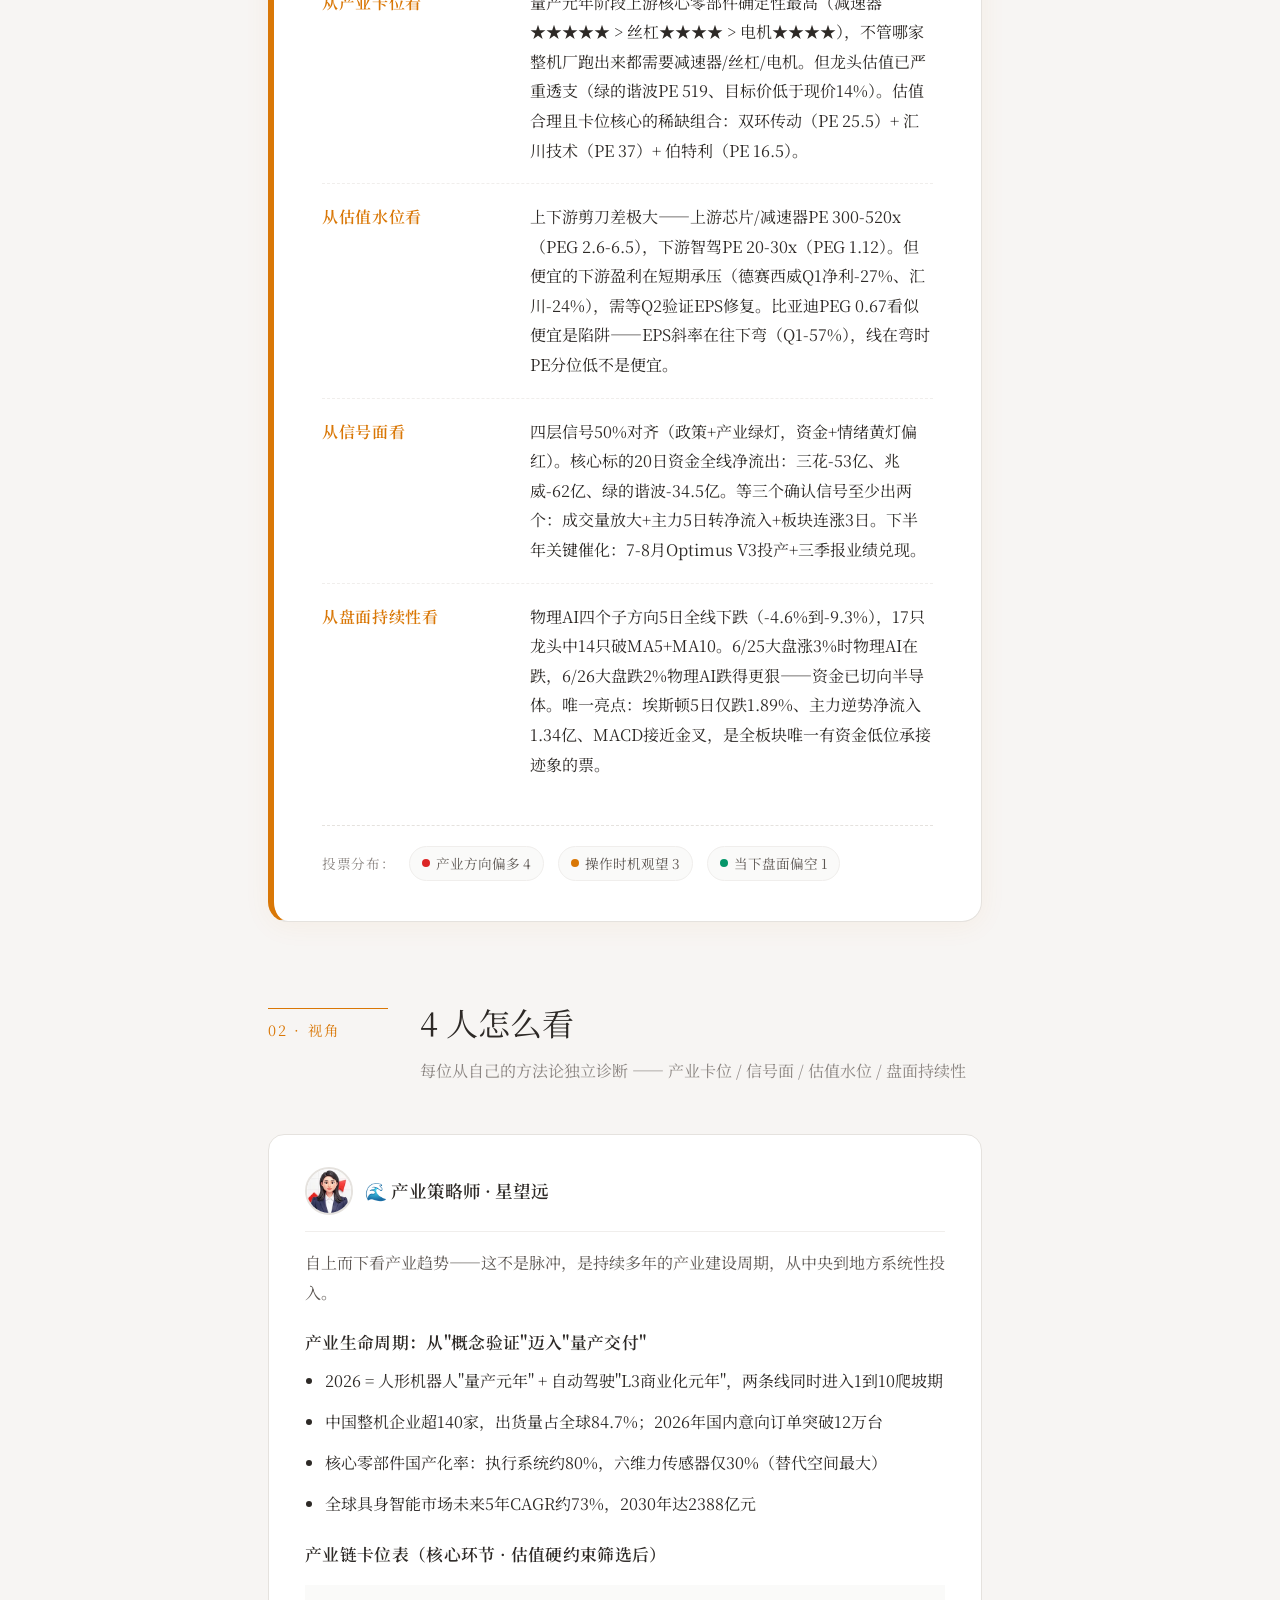
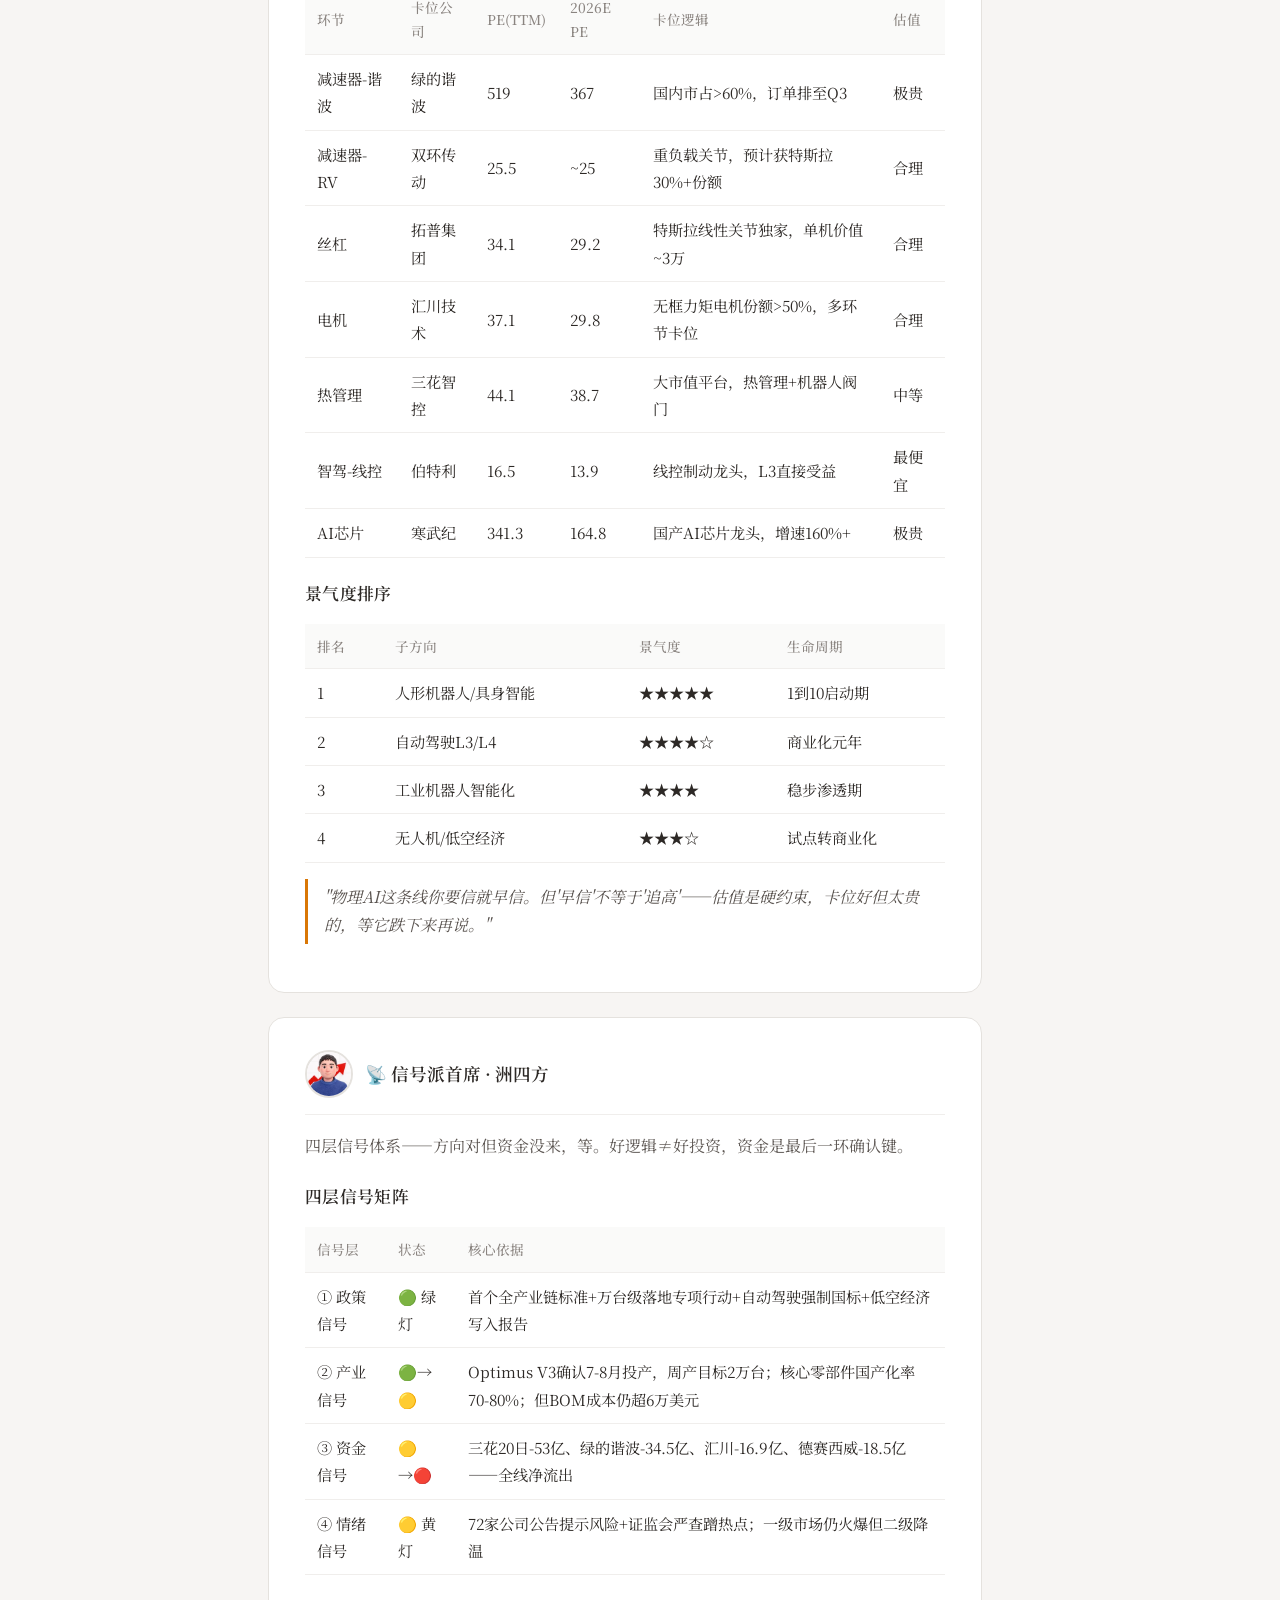
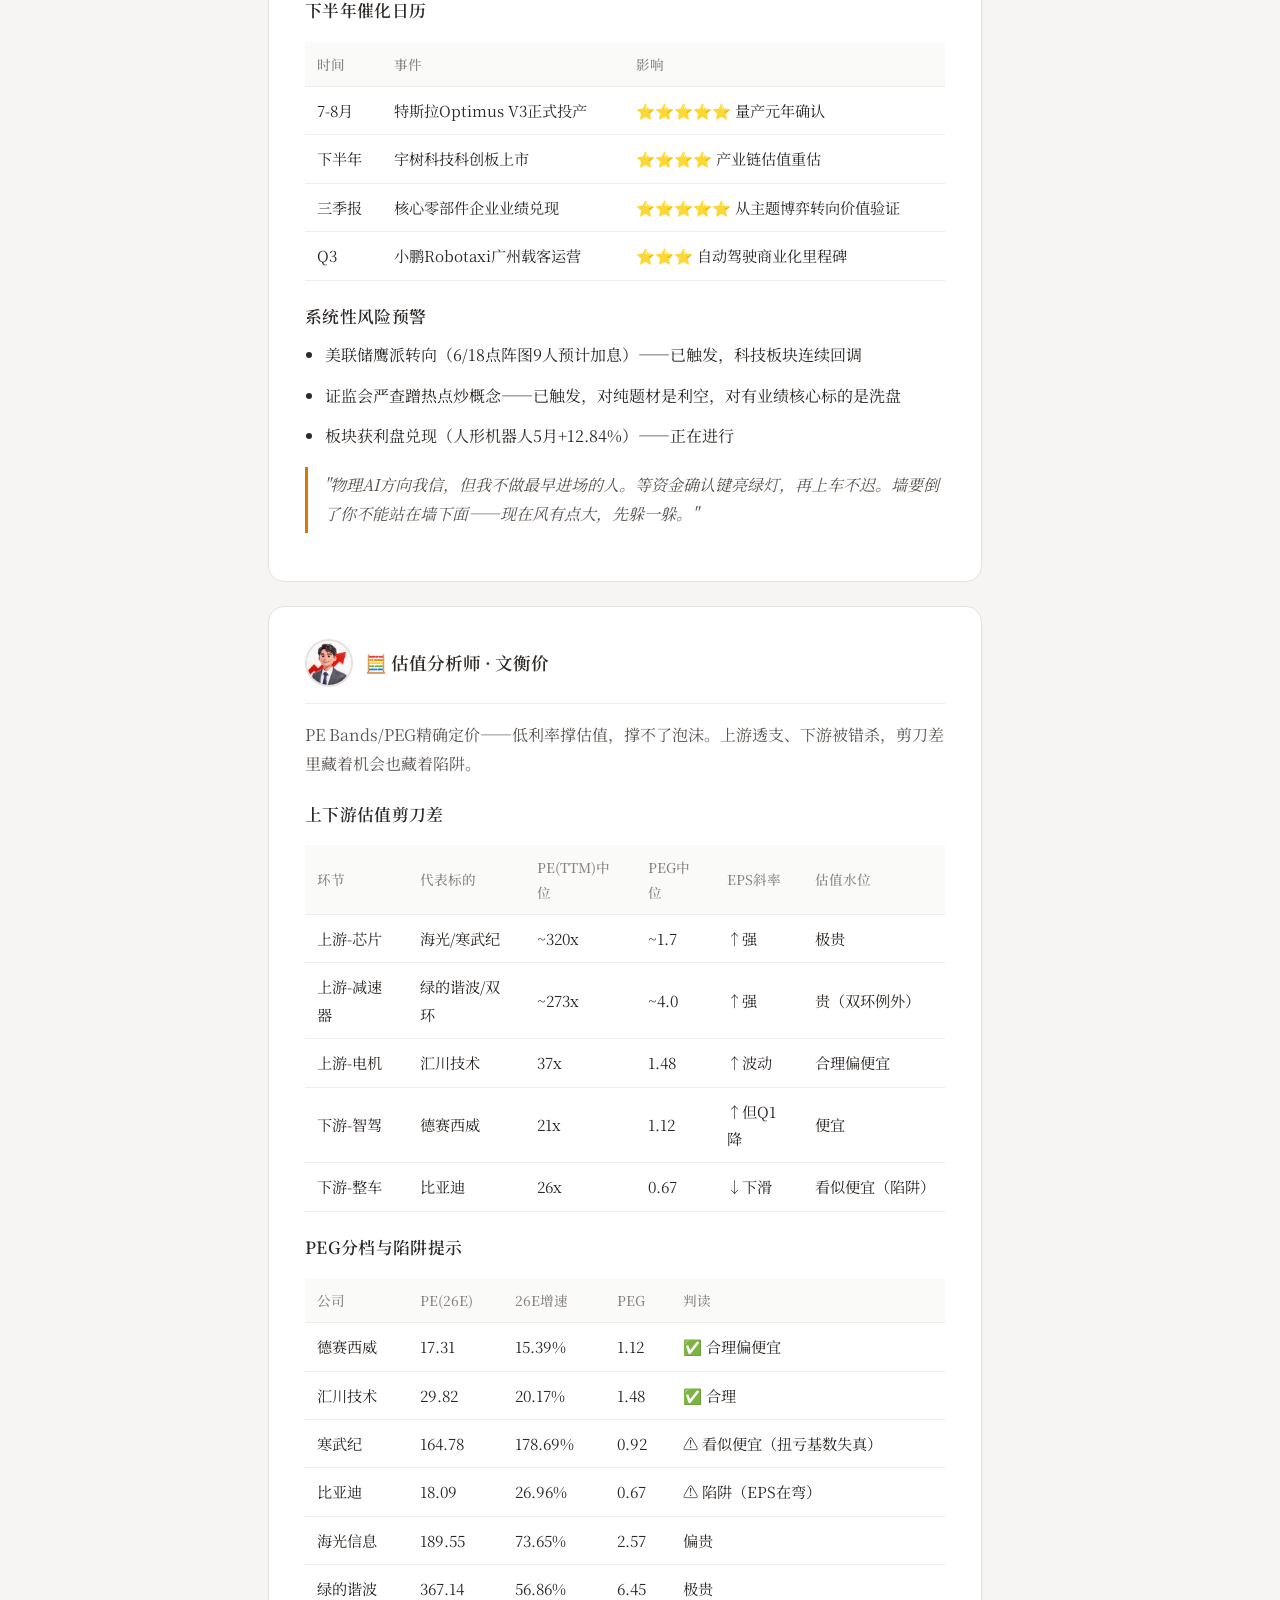
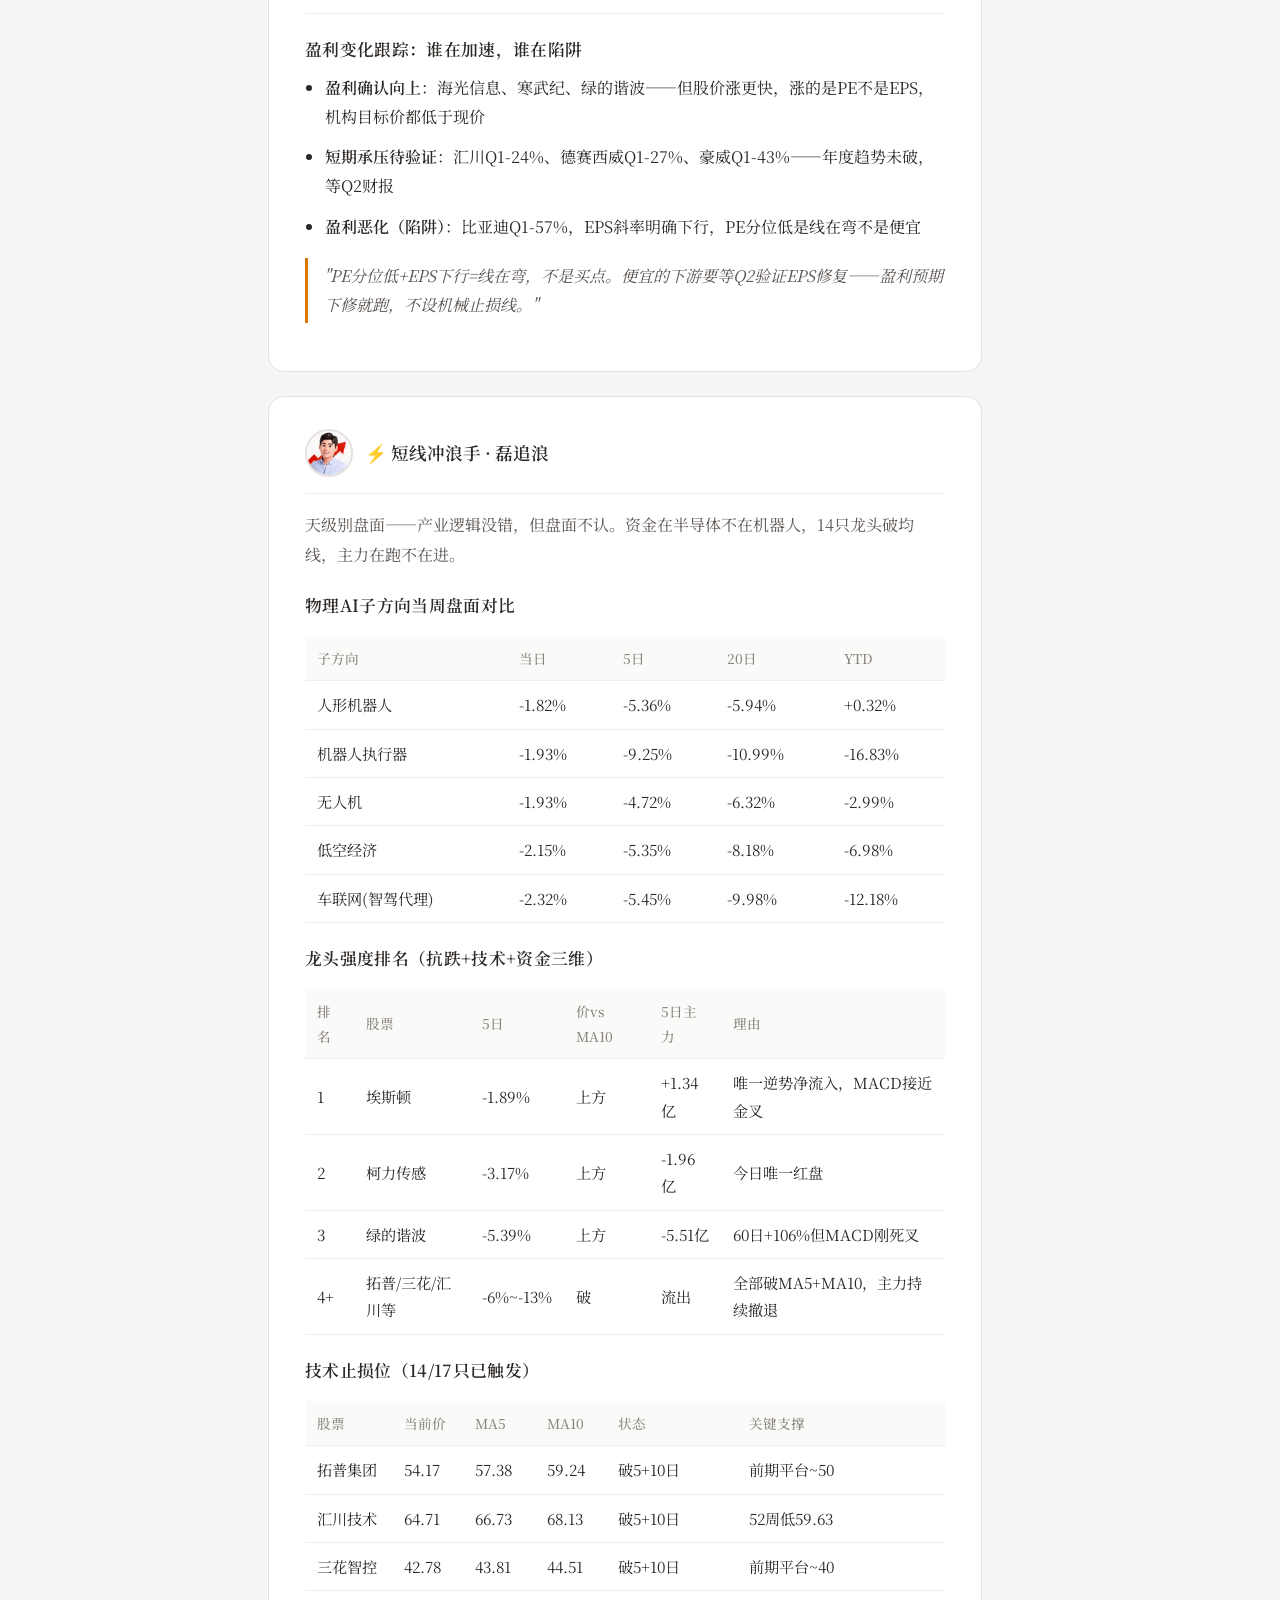
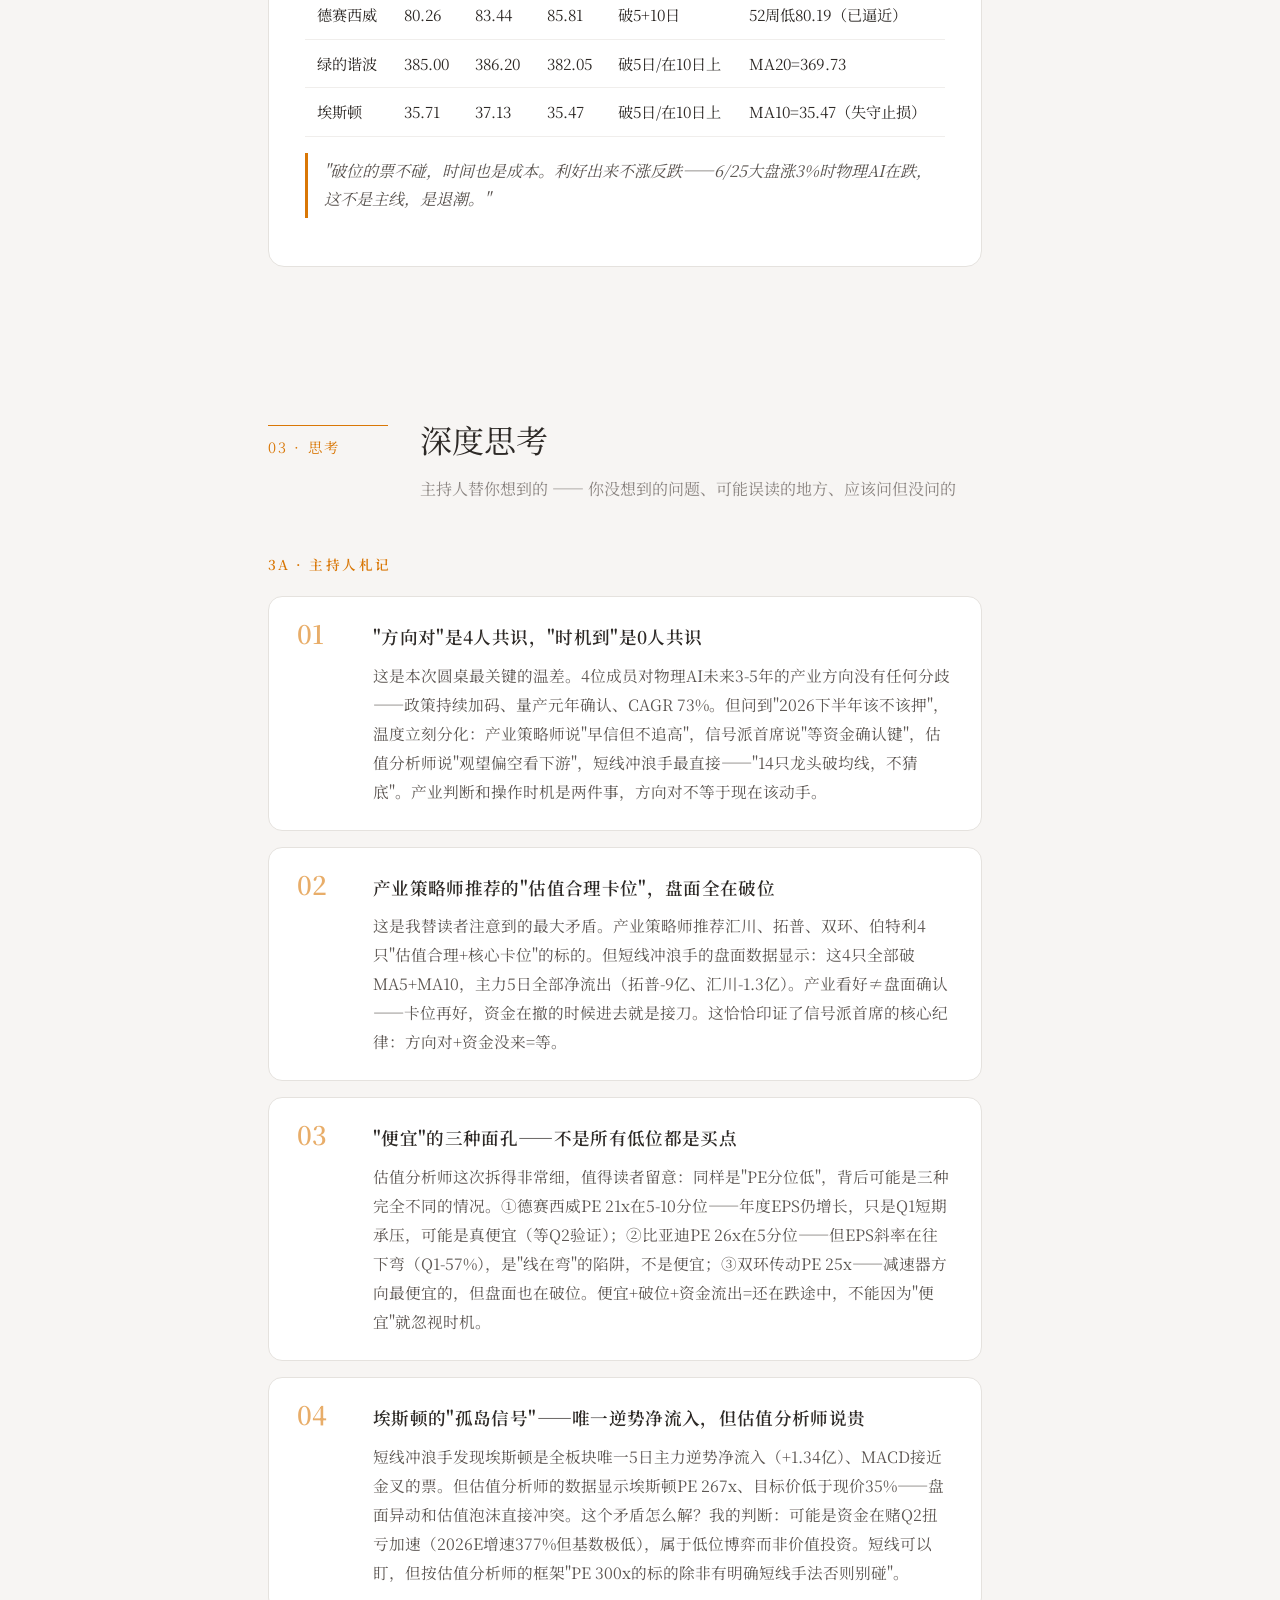
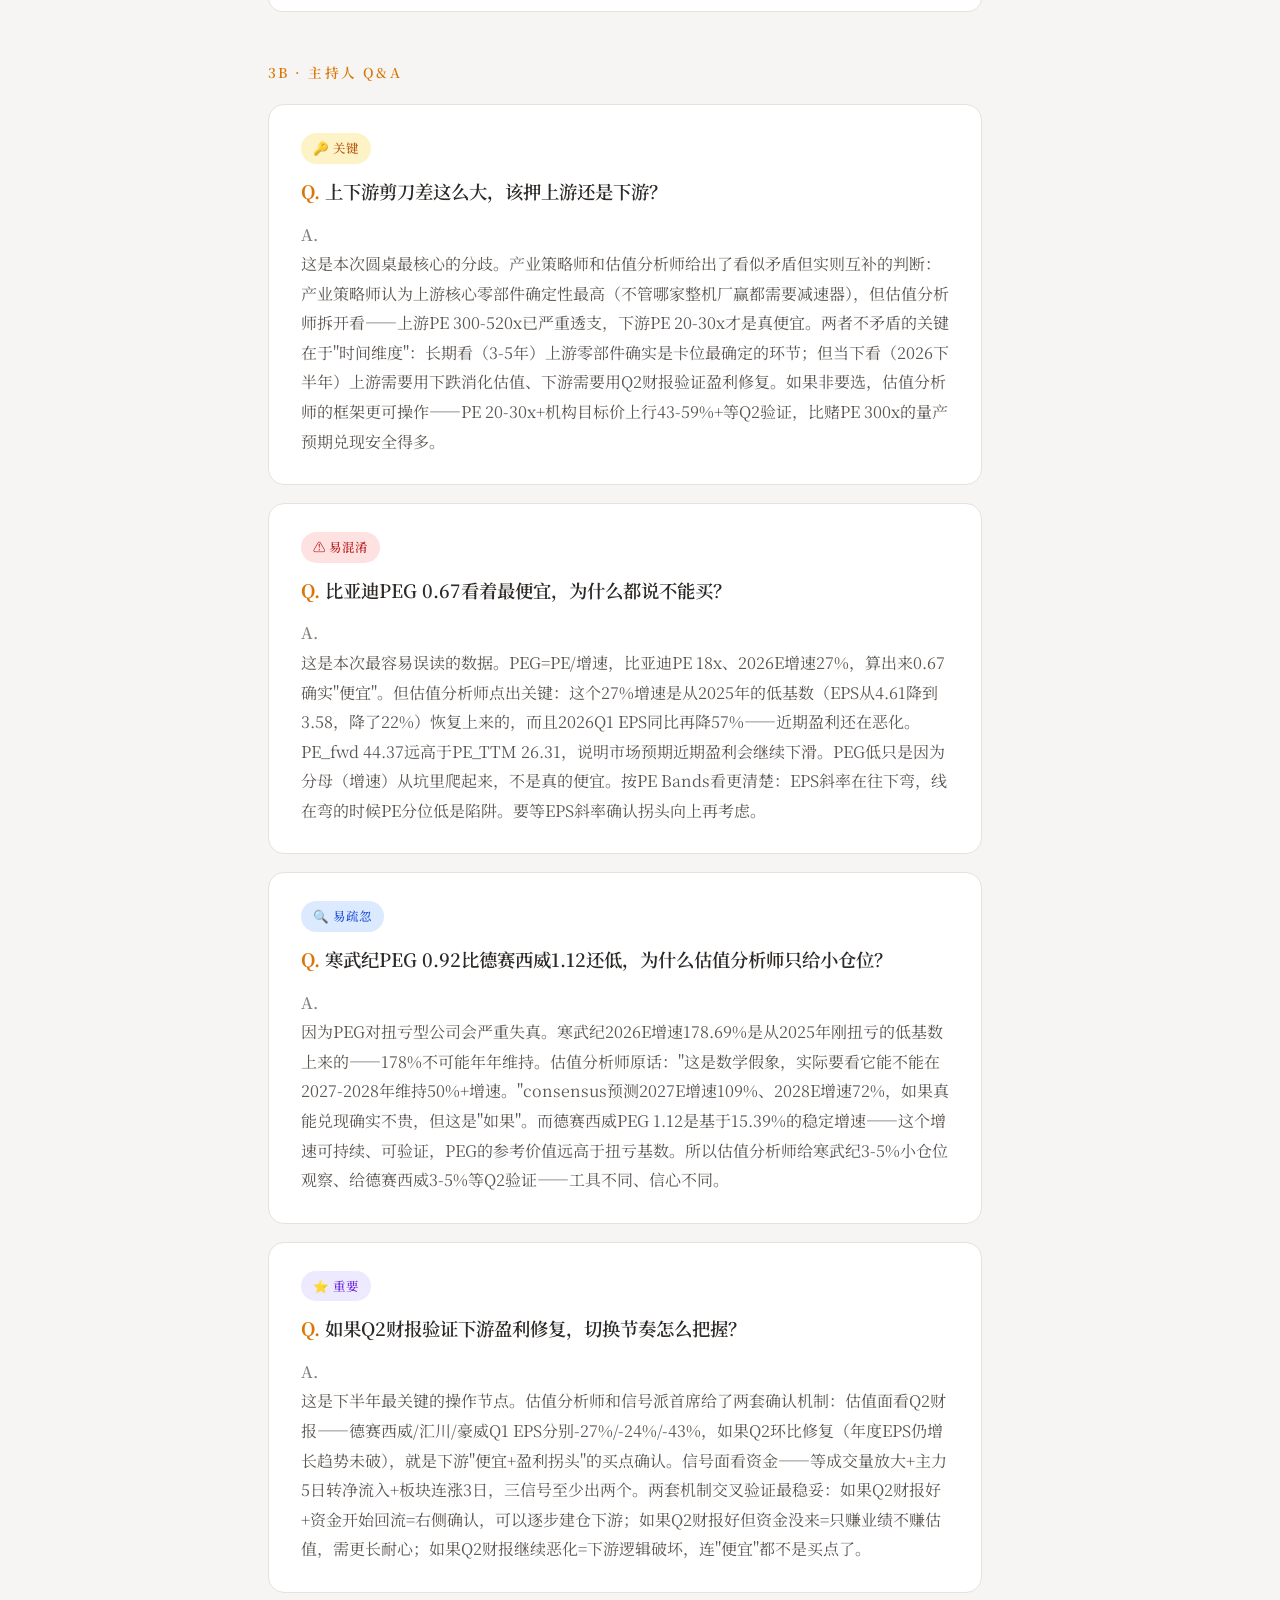
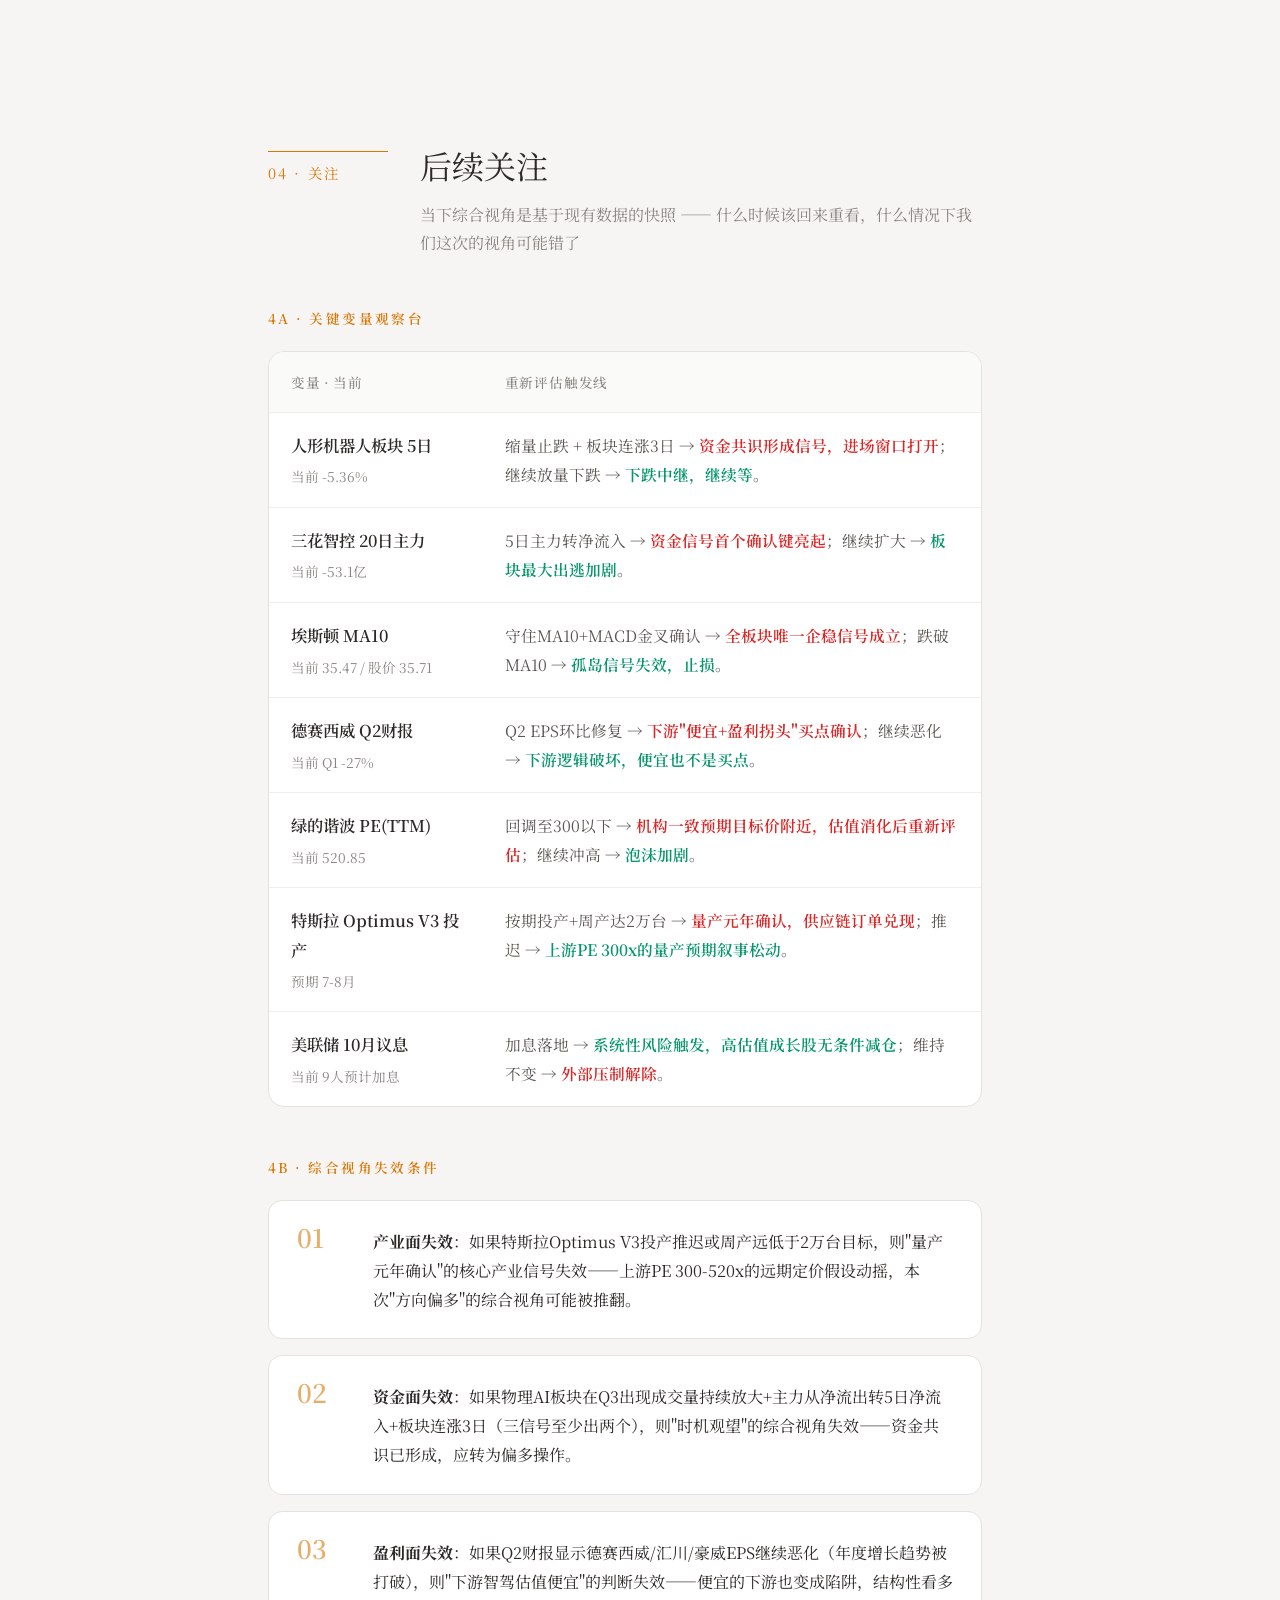
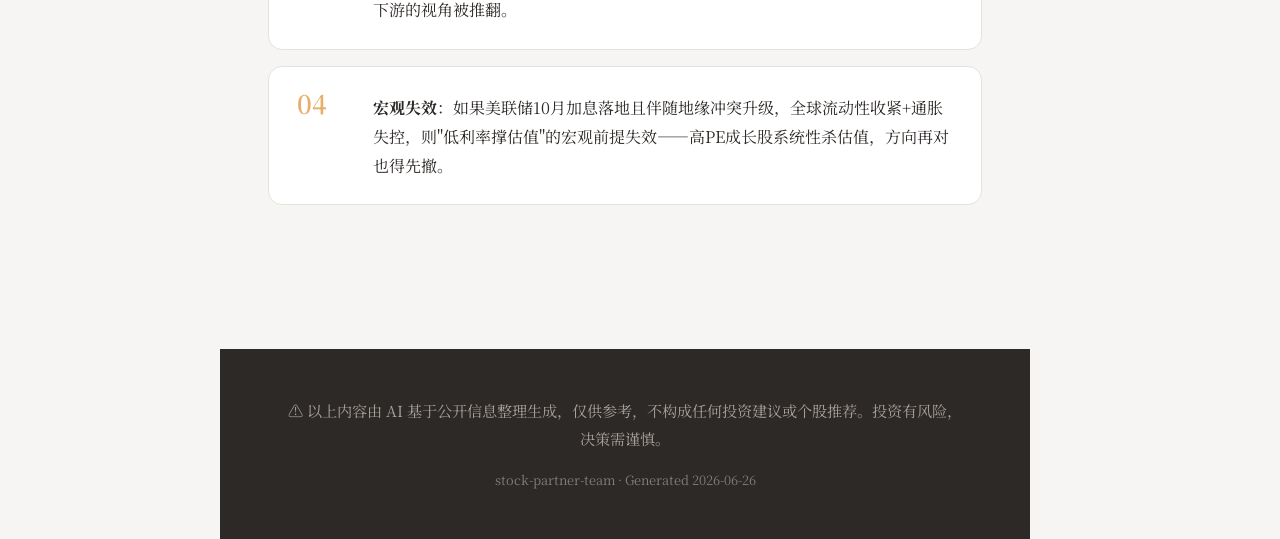
==== commit 6dfd2cd5: "feat: 报告页面加左侧站点导航+右侧TOC目录（page-enhance.js）" ====
--- a/pages/2026-06-26-物理AI.html
+++ b/pages/2026-06-26-物理AI.html
@@ -719,5 +719,6 @@
   <p class="footer-sub">stock-partner-team · Generated 2026-06-26</p>
 </footer>
 
+<script src="../assets/page-enhance.js"></script>
 </body>
 </html>
